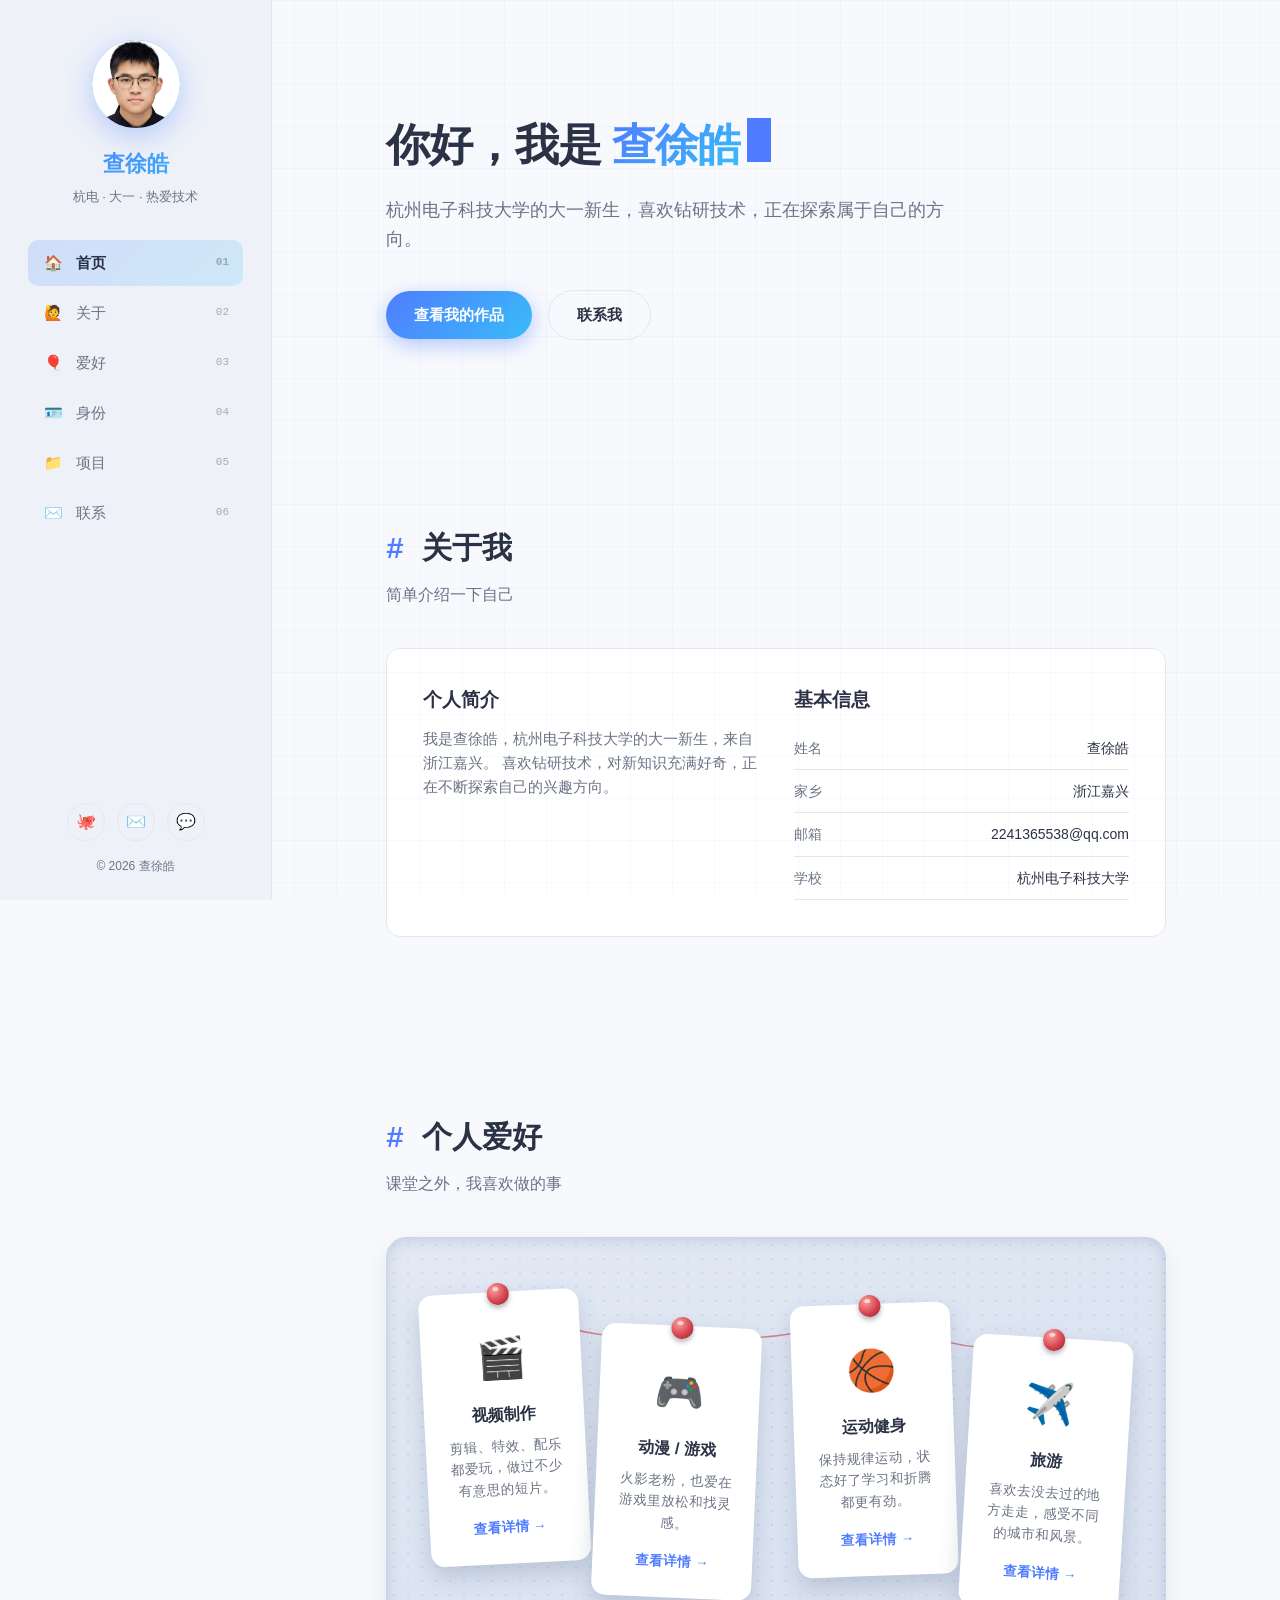
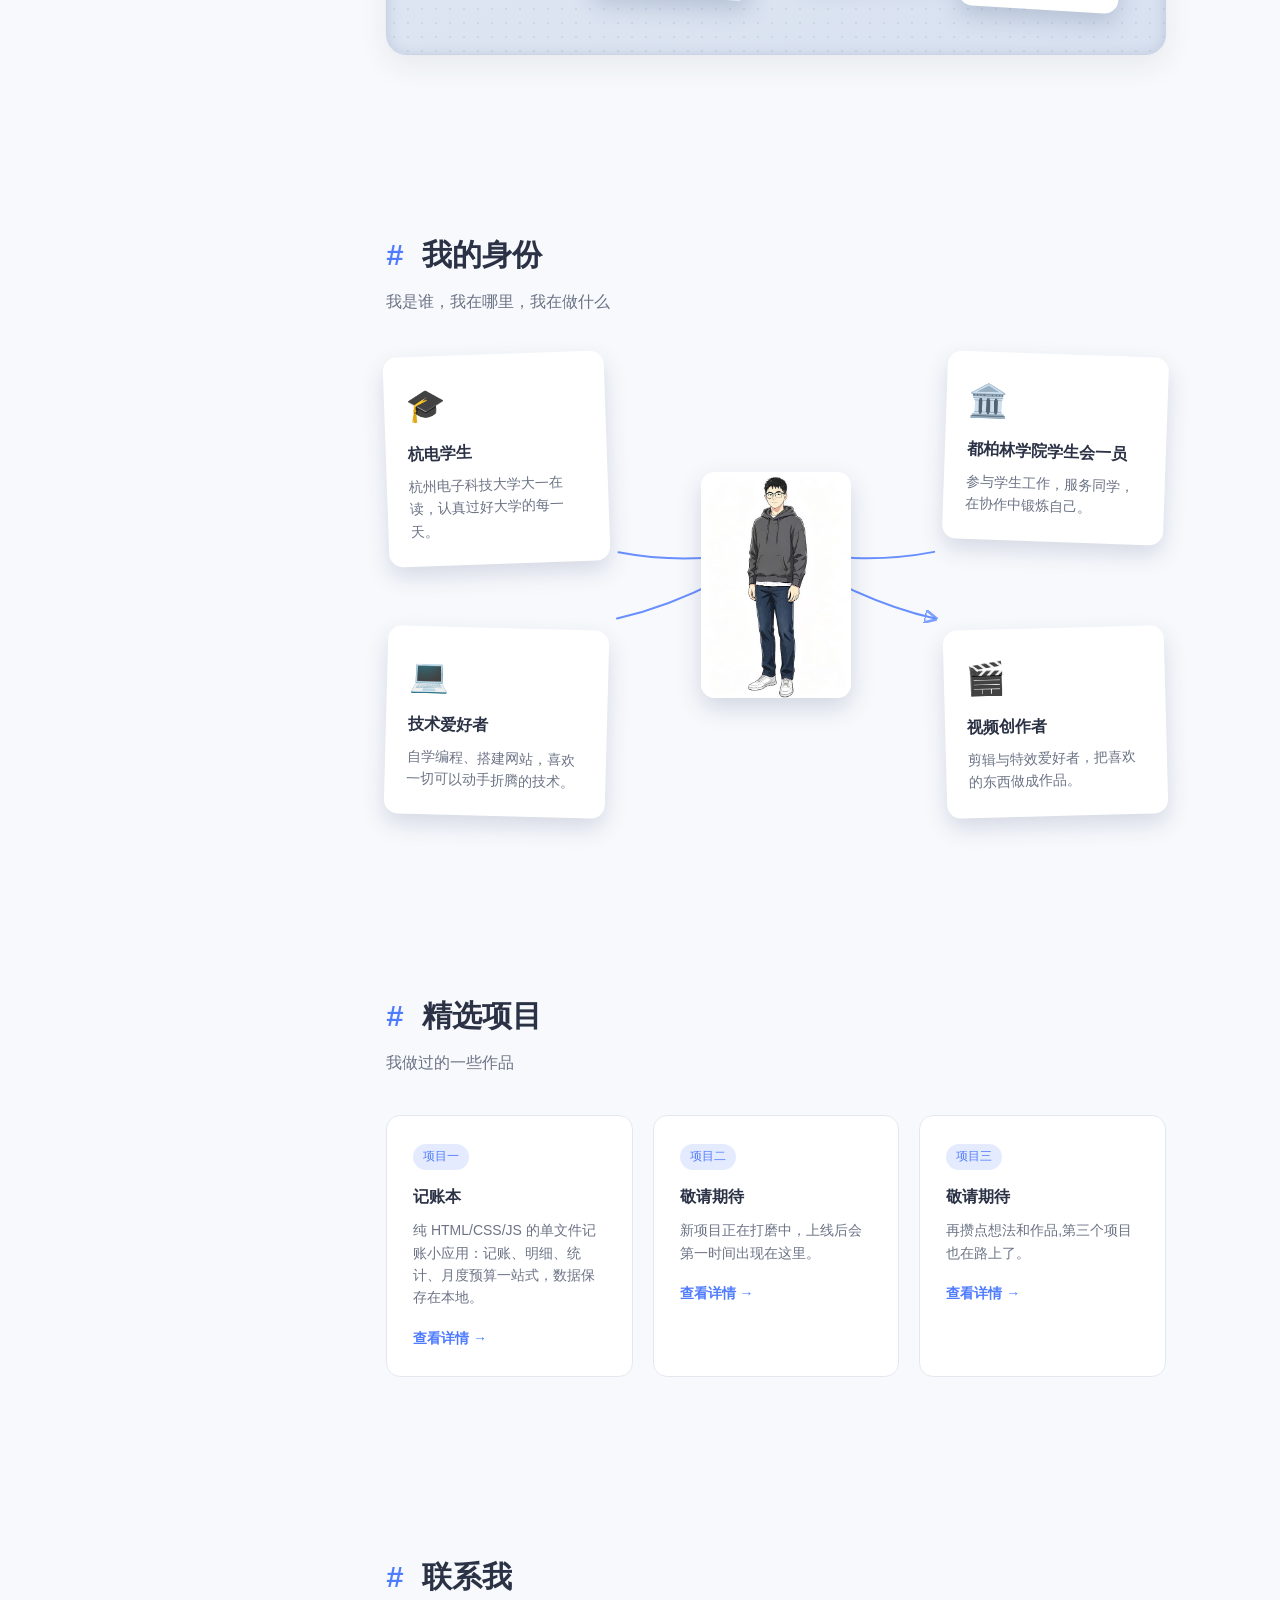
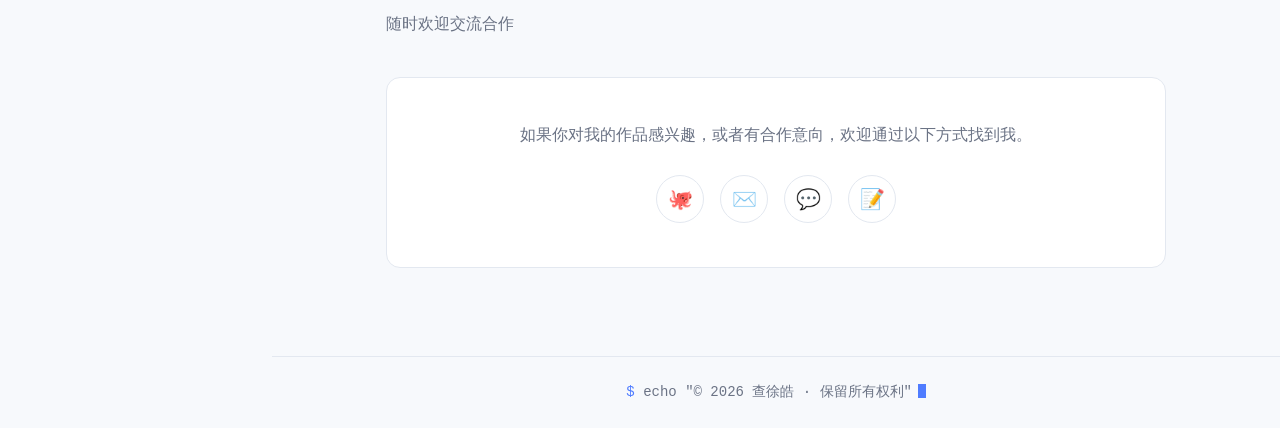
==== index.html @ 88aa5d05 "style: 身份区红线改为蓝色箭头,从小人指向四张身份卡" ====
<!DOCTYPE html>
<html lang="zh-CN">
<head>
  <meta charset="UTF-8" />
  <meta name="viewport" content="width=device-width, initial-scale=1.0" />
  <meta name="description" content="查徐皓 —— 杭州电子科技大学大一新生，热爱技术、正在探索方向的个人主页。" />
  <meta name="theme-color" content="#f7f9fc" />
  <meta property="og:title" content="查徐皓的个人主页" />
  <meta property="og:description" content="你好，我是查徐皓，一名热爱技术的杭电新生。" />
  <meta property="og:type" content="website" />
  <title>查徐皓的个人主页</title>
  <style>
    :root {
      --bg: #f7f9fc;
      --bg-soft: #eef2f8;
      --card: #ffffff;
      --text: #2b3245;
      --text-muted: #6b7385;
      --accent: #4f7cff;
      --accent-2: #38bdf8;
      --border: #e3e8f0;
      --radius: 14px;
      --sidebar-w: 272px;
    }

    * { margin: 0; padding: 0; box-sizing: border-box; }

    html {
      scroll-behavior: smooth;
      scroll-padding-top: 32px;
    }

    body {
      font-family: "PingFang SC", "Microsoft YaHei", -apple-system, "Segoe UI", sans-serif;
      background: var(--bg);
      color: var(--text);
      line-height: 1.6;
      overflow-x: hidden;
    }

    a { color: inherit; text-decoration: none; }

    ::selection { background: rgba(79, 124, 255, 0.3); color: #fff; }

    /* 淡金色网格底纹 */
    body::before {
      content: "";
      position: fixed;
      inset: 0;
      background-image:
        linear-gradient(rgba(79, 124, 255, 0.04) 1px, transparent 1px),
        linear-gradient(90deg, rgba(79, 124, 255, 0.04) 1px, transparent 1px);
      background-size: 42px 42px;
      pointer-events: none;
      z-index: 0;
    }

    /* 顶部滚动进度条 */
    .progress {
      position: fixed;
      top: 0;
      left: 0;
      height: 3px;
      width: 0;
      background: linear-gradient(90deg, var(--accent), var(--accent-2));
      box-shadow: 0 0 10px rgba(79, 124, 255, 0.6);
      z-index: 200;
    }

    /* 终端闪烁光标 */
    .cursor {
      display: inline-block;
      width: 0.55em;
      height: 1em;
      margin-left: 6px;
      background: var(--accent);
      vertical-align: -2px;
      animation: blink 1s steps(1) infinite;
    }
    @keyframes blink { 50% { opacity: 0; } }

    /* ===== 左侧边栏 ===== */
    .sidebar {
      position: fixed;
      top: 0;
      left: 0;
      bottom: 0;
      width: var(--sidebar-w);
      background: var(--bg-soft);
      border-right: 1px solid var(--border);
      display: flex;
      flex-direction: column;
      padding: 40px 28px 24px;
      z-index: 100;
      transition: transform 0.3s ease;
    }
    .side-avatar {
      width: 88px;
      height: 88px;
      flex-shrink: 0;
      border-radius: 50%;
      margin: 0 auto 18px;
      background: linear-gradient(135deg, var(--accent), var(--accent-2));
      display: flex;
      align-items: center;
      justify-content: center;
      font-size: 34px;
      font-weight: 700;
      color: #fff;
      box-shadow: 0 8px 30px rgba(79, 124, 255, 0.35);
      animation: pulse 3s ease-in-out infinite;
      overflow: hidden;
    }
    .side-avatar img {
      width: 100%;
      height: 100%;
      object-fit: cover;
      object-position: 50% 18%;
    }
    @keyframes pulse {
      0%, 100% { box-shadow: 0 8px 30px rgba(79, 124, 255, 0.35); }
      50% { box-shadow: 0 8px 44px rgba(79, 124, 255, 0.6); }
    }
    .side-name {
      text-align: center;
      font-size: 22px;
      font-weight: 800;
      background: linear-gradient(135deg, var(--accent), var(--accent-2));
      -webkit-background-clip: text;
      background-clip: text;
      -webkit-text-fill-color: transparent;
    }
    .side-role {
      text-align: center;
      color: var(--text-muted);
      font-size: 13px;
      margin: 6px 0 32px;
    }
    .side-nav { display: flex; flex-direction: column; gap: 4px; }
    .side-nav a {
      display: flex;
      align-items: center;
      gap: 12px;
      padding: 11px 14px;
      border-radius: 10px;
      color: var(--text-muted);
      font-size: 15px;
      transition: color 0.2s, background 0.2s;
    }
    .side-nav a .ico { width: 22px; text-align: center; }
    .side-nav a::after {
      content: attr(data-num);
      margin-left: auto;
      font-family: Consolas, "Courier New", monospace;
      font-size: 11px;
      color: var(--text-muted);
      opacity: 0.55;
    }
    .side-nav a:hover { color: var(--text); background: rgba(79, 124, 255, 0.08); }
    .side-nav a.active {
      color: var(--text);
      background: linear-gradient(135deg, rgba(79, 124, 255, 0.18), rgba(56, 189, 248, 0.18));
      font-weight: 600;
    }
    .side-socials {
      margin-top: auto;
      display: flex;
      justify-content: center;
      gap: 12px;
      padding-top: 24px;
    }
    .side-socials a {
      width: 38px;
      height: 38px;
      border-radius: 50%;
      border: 1px solid var(--border);
      display: flex;
      align-items: center;
      justify-content: center;
      font-size: 16px;
      transition: border-color 0.2s, transform 0.2s;
    }
    .side-socials a:hover { border-color: var(--accent); transform: translateY(-2px); }
    .side-copy {
      text-align: center;
      color: var(--text-muted);
      font-size: 12px;
      margin-top: 16px;
    }

    /* ===== 移动端顶栏与抽屉 ===== */
    .mobile-bar {
      display: none;
      position: fixed;
      top: 0;
      left: 0;
      right: 0;
      height: 56px;
      z-index: 110;
      background: rgba(247, 249, 252, 0.85);
      backdrop-filter: blur(12px);
      border-bottom: 1px solid var(--border);
      align-items: center;
      justify-content: space-between;
      padding: 0 16px;
    }
    .mobile-bar .m-name {
      font-size: 17px;
      font-weight: 700;
      background: linear-gradient(135deg, var(--accent), var(--accent-2));
      -webkit-background-clip: text;
      background-clip: text;
      -webkit-text-fill-color: transparent;
    }
    .nav-toggle {
      background: none;
      border: none;
      cursor: pointer;
      padding: 8px;
      display: flex;
      flex-direction: column;
      gap: 5px;
    }
    .nav-toggle span {
      display: block;
      width: 24px;
      height: 2px;
      border-radius: 2px;
      background: var(--text);
      transition: transform 0.25s, opacity 0.25s;
    }
    .nav-toggle.active span:nth-child(1) { transform: translateY(7px) rotate(45deg); }
    .nav-toggle.active span:nth-child(2) { opacity: 0; }
    .nav-toggle.active span:nth-child(3) { transform: translateY(-7px) rotate(-45deg); }
    .backdrop {
      display: none;
      position: fixed;
      inset: 0;
      background: rgba(0, 0, 0, 0.5);
      z-index: 99;
      opacity: 0;
      transition: opacity 0.3s;
      pointer-events: none;
    }
    .backdrop.show { opacity: 1; pointer-events: auto; }

    /* ===== 右侧内容区 ===== */
    .main { margin-left: var(--sidebar-w); }
    .container { max-width: 860px; margin: 0 auto; padding: 0 40px; }

    section { padding: 88px 0; }

    /* ===== 首页 Hero ===== */
    .hero { padding: 110px 0 96px; }
    .hero h1 {
      font-size: 44px;
      font-weight: 800;
      letter-spacing: -1px;
      margin-bottom: 16px;
    }
    .hero h1 .highlight {
      background: linear-gradient(135deg, var(--accent), var(--accent-2));
      -webkit-background-clip: text;
      background-clip: text;
      -webkit-text-fill-color: transparent;
    }
    .hero p {
      color: var(--text-muted);
      font-size: 18px;
      max-width: 560px;
      margin: 0 0 36px;
    }
    .btn {
      display: inline-block;
      padding: 12px 28px;
      border-radius: 999px;
      font-size: 15px;
      font-weight: 600;
      cursor: pointer;
      transition: transform 0.2s, box-shadow 0.2s, border-color 0.2s;
    }
    .btn-primary {
      background: linear-gradient(135deg, var(--accent), var(--accent-2));
      color: #fff;
      box-shadow: 0 6px 20px rgba(79, 124, 255, 0.4);
    }
    .btn-primary:hover { transform: translateY(-2px); }
    .btn-ghost {
      border: 1px solid var(--border);
      color: var(--text);
      margin-left: 12px;
    }
    .btn-ghost:hover { border-color: var(--accent); }

    /* ===== 通用区块标题 ===== */
    .section-title { font-size: 30px; font-weight: 700; margin-bottom: 8px; }
    .section-title::before {
      content: "# ";
      color: var(--accent);
      font-family: Consolas, "Courier New", monospace;
    }
    .section-sub { color: var(--text-muted); margin-bottom: 40px; }

    /* ===== 关于 ===== */
    .about-card {
      background: var(--card);
      border: 1px solid var(--border);
      border-radius: var(--radius);
      padding: 36px;
      display: grid;
      grid-template-columns: 1fr 1fr;
      gap: 36px;
    }
    .about-card h3 { margin-bottom: 12px; }
    .about-card p { color: var(--text-muted); font-size: 15px; }
    .info-list { list-style: none; }
    .info-list li {
      display: flex;
      justify-content: space-between;
      padding: 10px 0;
      border-bottom: 1px solid var(--border);
      font-size: 14px;
    }
    .info-list li span:first-child { color: var(--text-muted); }

    /* ===== 爱好 · 毛毡板 ===== */
    .felt-board {
      position: relative;
      border-radius: 20px;
      padding: 54px 30px 44px;
      background:
        radial-gradient(rgba(120, 140, 180, 0.16) 1.2px, transparent 1.2px) 0 0 / 14px 14px,
        linear-gradient(160deg, #e2e9f4, #d8e1f0);
      border: 1px solid #c9d4e6;
      box-shadow: inset 0 2px 14px rgba(90, 110, 150, 0.22), 0 10px 30px rgba(43, 50, 69, 0.08);
    }
    .felt-thread { position: absolute; inset: 0; width: 100%; height: 100%; pointer-events: none; z-index: 1; }
    .felt-thread path { fill: none; stroke: #d0606a; stroke-width: 1.6; stroke-linecap: round; opacity: 0.75; }
    .hobbies-grid {
      position: relative;
      z-index: 1;
      display: grid;
      grid-template-columns: repeat(4, 1fr);
      gap: 30px 26px;
    }
    .hobby-card { position: relative; cursor: pointer; }
    .hobby-card:nth-child(2) { margin-top: 34px; }
    .hobby-card:nth-child(3) { margin-top: 12px; }
    .hobby-card:nth-child(4) { margin-top: 46px; }
    .sticker {
      position: relative;
      background: #fff;
      border-radius: 14px;
      padding: 34px 22px 24px;
      text-align: center;
      transform: rotate(var(--tilt, 0deg));
      transform-origin: 50% -12px;
      box-shadow: 0 10px 22px rgba(60, 80, 120, 0.22);
      transition: box-shadow 0.25s;
    }
    .hobby-card:hover .sticker { box-shadow: 0 14px 28px rgba(60, 80, 120, 0.3); animation: swing 1.1s ease; }
    .pin {
      position: absolute;
      top: -9px;
      left: 50%;
      margin-left: -11px;
      width: 22px;
      height: 22px;
      border-radius: 50%;
      background: radial-gradient(circle at 34% 30%, #ff9d9d, #d64550 55%, #8e1f2b);
      box-shadow: 0 3px 5px rgba(43, 50, 69, 0.35);
      z-index: 2;
    }
    .pin::after {
      content: "";
      position: absolute;
      top: 4px;
      left: 6px;
      width: 6px;
      height: 4px;
      border-radius: 50%;
      background: rgba(255, 255, 255, 0.65);
    }
    @keyframes swing {
      0% { transform: rotate(var(--tilt, 0deg)); }
      30% { transform: rotate(calc(var(--tilt, 0deg) + 2.5deg)); }
      60% { transform: rotate(calc(var(--tilt, 0deg) - 1.8deg)); }
      100% { transform: rotate(var(--tilt, 0deg)); }
    }
    .sticker .icon { font-size: 40px; margin-bottom: 12px; }
    .sticker h4 { margin-bottom: 8px; }
    .sticker p { color: var(--text-muted); font-size: 13.5px; margin-bottom: 14px; }
    .sticker .link { color: var(--accent); font-size: 13.5px; font-weight: 600; }
    /* 拉伸链接:点击贴纸任意位置都跳转爱好详情页 */
    .sticker .link::after { content: ""; position: absolute; inset: 0; }

    @media (max-width: 1100px) {
      .hobbies-grid { grid-template-columns: repeat(2, 1fr); }
      .hobby-card:nth-child(3) { margin-top: 0; }
      .hobby-card:nth-child(4) { margin-top: 34px; }
    }
    @media (max-width: 560px) {
      .felt-board { padding: 44px 14px 30px; }
    }

    /* ===== 身份 · 小人牵线 ===== */
    .identity-stage { position: relative; }
    .id-threads { position: absolute; inset: 0; width: 100%; height: 100%; pointer-events: none; }
    .id-threads path { fill: none; stroke: var(--accent); stroke-width: 2; stroke-linecap: round; opacity: 0.85; marker-end: url(#id-arrow); }
    .ids-grid {
      position: relative;
      z-index: 1;
      display: grid;
      grid-template-columns: 1fr 210px 1fr;
      grid-template-rows: auto auto;
      gap: 64px;
      align-items: start;
    }
    .identity-card {
      position: relative;
      background: #fff;
      border-radius: 14px;
      padding: 24px 22px;
      box-shadow: 0 10px 22px rgba(60, 80, 120, 0.18);
      transform: rotate(var(--tilt, 0deg));
      transition: transform 0.25s, box-shadow 0.25s;
    }
    .identity-card:hover { box-shadow: 0 14px 28px rgba(60, 80, 120, 0.26); transform: rotate(var(--tilt, 0deg)) translateY(-3px); }
    .identity-card .icon { font-size: 32px; margin-bottom: 10px; }
    .identity-card h4 { margin-bottom: 8px; }
    .identity-card p { color: var(--text-muted); font-size: 14px; }
    .identity-card:nth-child(1) { grid-column: 1; grid-row: 1; }
    .identity-card:nth-child(2) { grid-column: 3; grid-row: 1; }
    .identity-card:nth-child(3) { grid-column: 1; grid-row: 2; align-self: end; }
    .identity-card:nth-child(4) { grid-column: 3; grid-row: 2; align-self: end; }
    .id-figure { grid-column: 2; grid-row: 1 / 3; justify-self: center; align-self: center; z-index: 2; }
    .fig-img {
      display: block;
      width: 150px;
      border-radius: 14px;
      box-shadow: 0 10px 24px rgba(60, 80, 120, 0.2);
    }

    @media (max-width: 960px) {
      .ids-grid { display: flex; flex-direction: column; gap: 26px; }
      .id-figure { order: -1; margin-bottom: 8px; }
    }

    /* ===== 项目 ===== */
    .projects-grid {
      display: grid;
      grid-template-columns: repeat(auto-fit, minmax(240px, 1fr));
      gap: 20px;
    }
    .project-card {
      position: relative;
      background: var(--card);
      border: 1px solid var(--border);
      border-radius: var(--radius);
      padding: 26px;
      transition: transform 0.2s, border-color 0.2s;
      cursor: pointer;
      overflow: hidden;
    }
    /* 悬停时的金色流光 */
    .project-card::before {
      content: "";
      position: absolute;
      inset: 0;
      background: linear-gradient(120deg, transparent 40%, rgba(79, 124, 255, 0.1) 50%, transparent 60%);
      transform: translateX(-100%);
      transition: transform 0.7s ease;
      pointer-events: none;
    }
    .project-card:hover::before { transform: translateX(100%); }
    .project-card:hover { transform: translateY(-4px); border-color: var(--accent); }
    .project-card .tag {
      display: inline-block;
      font-size: 12px;
      padding: 3px 10px;
      border-radius: 999px;
      background: rgba(79, 124, 255, 0.15);
      color: var(--accent);
      margin-bottom: 14px;
    }
    .project-card h4 { margin-bottom: 10px; }
    .project-card p { color: var(--text-muted); font-size: 14px; margin-bottom: 16px; }
    .project-card .link { color: var(--accent); font-size: 14px; font-weight: 600; }
    /* 拉伸链接:点击卡片任意位置都跳转详情页 */
    .project-card .link::after { content: ""; position: absolute; inset: 0; }

    /* ===== 联系 ===== */
    .contact-card {
      background: var(--card);
      border: 1px solid var(--border);
      border-radius: var(--radius);
      padding: 44px;
      text-align: center;
    }
    .contact-card p { color: var(--text-muted); margin-bottom: 28px; }
    .socials { display: flex; justify-content: center; gap: 16px; }
    .socials a {
      width: 48px;
      height: 48px;
      border-radius: 50%;
      border: 1px solid var(--border);
      display: flex;
      align-items: center;
      justify-content: center;
      font-size: 20px;
      transition: border-color 0.2s, transform 0.2s;
    }
    .socials a:hover { border-color: var(--accent); transform: translateY(-3px); }

    footer {
      border-top: 1px solid var(--border);
      padding: 24px 0;
      text-align: center;
      color: var(--text-muted);
      font-size: 14px;
      font-family: Consolas, "Courier New", monospace;
    }
    footer .dollar { color: var(--accent); }

    /* ===== 轻提示 Toast ===== */
    .toast {
      position: fixed;
      left: 50%;
      bottom: 32px;
      transform: translateX(-50%) translateY(20px);
      background: var(--card);
      border: 1px solid var(--accent);
      color: var(--text);
      padding: 10px 20px;
      border-radius: 999px;
      font-size: 14px;
      opacity: 0;
      pointer-events: none;
      transition: opacity 0.25s, transform 0.25s;
      z-index: 200;
    }
    .toast.show { opacity: 1; transform: translateX(-50%) translateY(0); }

    /* ===== 滚动入场动画（由 JS 添加 .reveal） ===== */
    .reveal {
      opacity: 0;
      transform: translateY(24px);
      transition: opacity 0.6s ease, transform 0.6s ease;
    }
    .reveal.visible { opacity: 1; transform: none; }

    /* ===== 响应式：边栏收起为抽屉 ===== */
    @media (max-width: 960px) {
      .mobile-bar { display: flex; }
      .sidebar { transform: translateX(-100%); padding-top: 72px; }
      .sidebar.open { transform: none; box-shadow: 20px 0 60px rgba(0, 0, 0, 0.5); }
      .backdrop { display: block; }
      .main { margin-left: 0; padding-top: 56px; }
      .container { padding: 0 20px; }
      .hero { padding: 64px 0 72px; }
      .hero h1 { font-size: 32px; }
      section { padding: 64px 0; }
      .about-card { grid-template-columns: 1fr; }
    }

    /* 用户偏好减少动效时：关闭所有动画 */
    @media (prefers-reduced-motion: reduce) {
      html { scroll-behavior: auto; }
      *, *::before, *::after { transition: none !important; }
      .reveal { opacity: 1; transform: none; }
      .hobby-card:hover .sticker { animation: none; }
    }
  </style>
</head>
<body>

  <div class="progress" id="progress"></div>

  <!-- 移动端顶栏 -->
  <div class="mobile-bar">
    <button class="nav-toggle" aria-label="打开菜单" aria-expanded="false" aria-controls="sidebar">
      <span></span><span></span><span></span>
    </button>
    <span class="m-name">查徐皓</span>
  </div>
  <div class="backdrop" id="backdrop"></div>

  <!-- 左侧边栏 -->
  <aside class="sidebar" id="sidebar">
    <div class="side-avatar"><img src="assets/media/hero-photo.jpg" alt="查徐皓照片"></div>
    <div class="side-name">查徐皓</div>
    <div class="side-role">杭电 · 大一 · 热爱技术</div>
    <nav class="side-nav" aria-label="主导航">
      <a href="#home" data-spy="home" data-num="01"><span class="ico">🏠</span>首页</a>
      <a href="#about" data-spy="about" data-num="02"><span class="ico">🙋</span>关于</a>
      <a href="#hobbies" data-spy="hobbies" data-num="03"><span class="ico">🎈</span>爱好</a>
      <a href="#identity" data-spy="identity" data-num="04"><span class="ico">🪪</span>身份</a>
      <a href="#projects" data-spy="projects" data-num="05"><span class="ico">📁</span>项目</a>
      <a href="#contact" data-spy="contact" data-num="06"><span class="ico">✉️</span>联系</a>
    </nav>
    <div class="side-socials">
      <a href="https://github.com/charle08-dz" target="_blank" rel="noopener" title="GitHub" aria-label="GitHub">🐙</a>
      <a href="mailto:2241365538@qq.com" title="邮箱" aria-label="邮箱">✉️</a>
      <a href="#" title="微信号 charle080211（点击复制）" aria-label="微信" class="copy-wechat">💬</a>
    </div>
    <div class="side-copy">© 2026 查徐皓</div>
  </aside>

  <!-- 右侧内容区 -->
  <div class="main">

    <!-- 首页 -->
    <section class="hero" id="home">
      <div class="container">
        <h1>你好，我是 <span class="highlight">查徐皓</span><span class="cursor" aria-hidden="true"></span></h1>
        <p id="typed" data-text="杭州电子科技大学的大一新生，喜欢钻研技术，正在探索属于自己的方向。">杭州电子科技大学的大一新生，喜欢钻研技术，正在探索属于自己的方向。</p>
        <div>
          <a href="#projects" class="btn btn-primary">查看我的作品</a>
          <a href="#contact" class="btn btn-ghost">联系我</a>
        </div>
      </div>
    </section>

    <!-- 关于 -->
    <section id="about">
      <div class="container">
        <h2 class="section-title">关于我</h2>
        <p class="section-sub">简单介绍一下自己</p>
        <div class="about-card">
          <div>
            <h3>个人简介</h3>
            <p>
              我是查徐皓，杭州电子科技大学的大一新生，来自浙江嘉兴。
              喜欢钻研技术，对新知识充满好奇，正在不断探索自己的兴趣方向。
            </p>
          </div>
          <div>
            <h3>基本信息</h3>
            <ul class="info-list">
              <li><span>姓名</span><span>查徐皓</span></li>
              <li><span>家乡</span><span>浙江嘉兴</span></li>
              <li><span>邮箱</span><span>2241365538@qq.com</span></li>
              <li><span>学校</span><span>杭州电子科技大学</span></li>
            </ul>
          </div>
        </div>
      </div>
    </section>

    <!-- 爱好 -->
    <section id="hobbies">
      <div class="container">
        <h2 class="section-title">个人爱好</h2>
        <p class="section-sub">课堂之外，我喜欢做的事</p>
        <div class="felt-board">
          <svg class="felt-thread" aria-hidden="true"><path id="thread-path" d=""></path></svg>
          <div class="hobbies-grid">
            <div class="hobby-card">
              <div class="sticker" style="--tilt:-3deg">
                <div class="pin" aria-hidden="true"></div>
                <div class="icon">🎬</div>
                <h4>视频制作</h4>
                <p>剪辑、特效、配乐都爱玩，做过不少有意思的短片。</p>
                <a class="link" href="hobbies/hobby-2.html">查看详情 →</a>
              </div>
            </div>
            <div class="hobby-card">
              <div class="sticker" style="--tilt:2.5deg">
                <div class="pin" aria-hidden="true"></div>
                <div class="icon">🎮</div>
                <h4>动漫 / 游戏</h4>
                <p>火影老粉，也爱在游戏里放松和找灵感。</p>
                <a class="link" href="hobbies/hobby-3.html">查看详情 →</a>
              </div>
            </div>
            <div class="hobby-card">
              <div class="sticker" style="--tilt:-2deg">
                <div class="pin" aria-hidden="true"></div>
                <div class="icon">🏀</div>
                <h4>运动健身</h4>
                <p>保持规律运动，状态好了学习和折腾都更有劲。</p>
                <a class="link" href="hobbies/hobby-4.html">查看详情 →</a>
              </div>
            </div>
            <div class="hobby-card">
              <div class="sticker" style="--tilt:3.5deg">
                <div class="pin" aria-hidden="true"></div>
                <div class="icon">✈️</div>
                <h4>旅游</h4>
                <p>喜欢去没去过的地方走走，感受不同的城市和风景。</p>
                <a class="link" href="hobbies/hobby-5.html">查看详情 →</a>
              </div>
            </div>
          </div>
        </div>
      </div>
    </section>

    <!-- 身份 -->
    <section id="identity">
      <div class="container">
        <h2 class="section-title">我的身份</h2>
        <p class="section-sub">我是谁，我在哪里，我在做什么</p>
        <div class="identity-stage">
          <svg class="id-threads" aria-hidden="true">
            <defs>
              <marker id="id-arrow" viewBox="0 0 10 10" refX="8" refY="5" markerWidth="6.5" markerHeight="6.5" orient="auto-start-reverse">
                <path d="M0 0 L10 5 L0 10 z" fill="#4f7cff" />
              </marker>
            </defs>
            <path id="id-thread-path" d=""></path>
          </svg>
          <div class="ids-grid">
            <div class="identity-card" style="--tilt:-2deg">
              <div class="icon">🎓</div>
              <h4>杭电学生</h4>
              <p>杭州电子科技大学大一在读，认真过好大学的每一天。</p>
            </div>
            <div class="identity-card" style="--tilt:2deg">
              <div class="icon">🏛️</div>
              <h4>都柏林学院学生会一员</h4>
              <p>参与学生工作，服务同学，在协作中锻炼自己。</p>
            </div>
            <div class="identity-card" style="--tilt:1.5deg">
              <div class="icon">💻</div>
              <h4>技术爱好者</h4>
              <p>自学编程、搭建网站，喜欢一切可以动手折腾的技术。</p>
            </div>
            <div class="identity-card" style="--tilt:-1.5deg">
              <div class="icon">🎬</div>
              <h4>视频创作者</h4>
              <p>剪辑与特效爱好者，把喜欢的东西做成作品。</p>
            </div>
            <div class="id-figure">
              <img class="fig-img" src="assets/media/q-figure.jpg" alt="查徐皓的Q版形象">
            </div>
          </div>
        </div>
      </div>
    </section>

    <!-- 项目 -->
    <section id="projects">
      <div class="container">
        <h2 class="section-title">精选项目</h2>
        <p class="section-sub">我做过的一些作品</p>
        <div class="projects-grid">
          <div class="project-card">
            <span class="tag">项目一</span>
            <h4>记账本</h4>
            <p>纯 HTML/CSS/JS 的单文件记账小应用：记账、明细、统计、月度预算一站式，数据保存在本地。</p>
            <a class="link" href="projects/project-1.html">查看详情 →</a>
          </div>
          <div class="project-card">
            <span class="tag">项目二</span>
            <h4>敬请期待</h4>
            <p>新项目正在打磨中，上线后会第一时间出现在这里。</p>
            <a class="link" href="projects/project-2.html">查看详情 →</a>
          </div>
          <div class="project-card">
            <span class="tag">项目三</span>
            <h4>敬请期待</h4>
            <p>再攒点想法和作品,第三个项目也在路上了。</p>
            <a class="link" href="projects/project-3.html">查看详情 →</a>
          </div>
        </div>
      </div>
    </section>

    <!-- 联系 -->
    <section id="contact">
      <div class="container">
        <h2 class="section-title">联系我</h2>
        <p class="section-sub">随时欢迎交流合作</p>
        <div class="contact-card">
          <p>如果你对我的作品感兴趣，或者有合作意向，欢迎通过以下方式找到我。</p>
          <div class="socials">
            <a href="https://github.com/charle08-dz" target="_blank" rel="noopener" title="GitHub" aria-label="GitHub">🐙</a>
            <a href="mailto:2241365538@qq.com" title="邮箱" aria-label="邮箱">✉️</a>
            <a href="#" title="微信号 charle080211（点击复制）" aria-label="微信" class="copy-wechat">💬</a>
            <a href="#" title="博客" aria-label="博客">📝</a>
          </div>
        </div>
      </div>
    </section>

    <footer>
      <div class="container"><span class="dollar">$</span> echo "© 2026 查徐皓 · 保留所有权利"<span class="cursor" aria-hidden="true"></span></div>
    </footer>

  </div>

  <div class="toast" id="toast" role="status"></div>

  <script>
    (function () {
      const reduceMotion = window.matchMedia('(prefers-reduced-motion: reduce)').matches;

      // 顶部滚动进度条
      const progress = document.getElementById('progress');
      function onProgress() {
        const doc = document.documentElement;
        const max = doc.scrollHeight - innerHeight;
        progress.style.width = (max > 0 ? scrollY / max * 100 : 0) + '%';
      }
      window.addEventListener('scroll', onProgress, { passive: true });
      window.addEventListener('resize', onProgress);
      onProgress();

      // Hero 打字机效果(减少动效时直接显示全文)
      const typed = document.getElementById('typed');
      if (typed && !reduceMotion) {
        const full = typed.dataset.text;
        typed.textContent = '';
        let i = 0;
        (function type() {
          if (i <= full.length) {
            typed.textContent = full.slice(0, i++);
            setTimeout(type, 40);
          }
        })();
      }

      // 滚动入场动画（渐进增强：无 JS 或减少动效时内容保持可见）
      // 注:.identity-card 不在列表内 —— 它的 transform 用于保持倾斜角,不能被 reveal 覆盖
      const revealEls = document.querySelectorAll('.hobby-card, .project-card, .about-card, .contact-card');
      if ('IntersectionObserver' in window && !reduceMotion) {
        revealEls.forEach(el => el.classList.add('reveal'));
        const revealObserver = new IntersectionObserver((entries) => {
          entries.forEach(entry => {
            if (entry.isIntersecting) {
              entry.target.classList.add('visible');
              revealObserver.unobserve(entry.target);
            }
          });
        }, { threshold: 0.12 });
        revealEls.forEach(el => revealObserver.observe(el));
      }

      // 毛毡板:用线把各贴纸的图钉串起来(仅同一行时绘制)
      const board = document.querySelector('.felt-board');
      const threadPath = document.getElementById('thread-path');
      function drawThread() {
        if (!board || !threadPath) return;
        const svg = threadPath.ownerSVGElement;
        const br = board.getBoundingClientRect();
        svg.setAttribute('viewBox', `0 0 ${br.width} ${br.height}`);
        const pins = [...board.querySelectorAll('.pin')].map(p => {
          const r = p.getBoundingClientRect();
          return { x: r.left - br.left + r.width / 2, y: r.top - br.top + r.height / 2 };
        });
        if (pins.length < 2 || pins.some(q => Math.abs(q.y - pins[0].y) > 120)) {
          threadPath.setAttribute('d', '');
          return;
        }
        let d = `M ${pins[0].x} ${pins[0].y}`;
        for (let i = 1; i < pins.length; i++) {
          const a = pins[i - 1];
          const b = pins[i];
          d += ` Q ${(a.x + b.x) / 2} ${Math.max(a.y, b.y) + 26} ${b.x} ${b.y}`;
        }
        threadPath.setAttribute('d', d);
      }
      window.addEventListener('resize', drawThread);
      window.addEventListener('load', drawThread);
      drawThread();

      // 身份区:从小人胸口画箭头指向四张身份卡(仅桌面网格布局时)
      const idStage = document.querySelector('.identity-stage');
      const idPath = document.getElementById('id-thread-path');
      function drawIdThreads() {
        if (!idStage || !idPath) return;
        const svg = idPath.ownerSVGElement;
        const sr = idStage.getBoundingClientRect();
        svg.setAttribute('viewBox', `0 0 ${sr.width} ${sr.height}`);
        const grid = idStage.querySelector('.ids-grid');
        const fig = idStage.querySelector('.id-figure');
        if (getComputedStyle(grid).display !== 'grid' || !fig) {
          idPath.setAttribute('d', '');
          return;
        }
        const fr = fig.getBoundingClientRect();
        const cx = fr.left - sr.left + fr.width / 2;
        const cy = fr.top - sr.top + fr.height * 0.33;
        let d = '';
        idStage.querySelectorAll('.identity-card').forEach(card => {
          const r = card.getBoundingClientRect();
          const left = r.left - sr.left, right = r.right - sr.left;
          const top = r.top - sr.top, bottom = r.bottom - sr.top;
          // 目标点:卡片上离小人最近的边点,再向外让出 10px 给箭头
          let ex = Math.min(Math.max(cx, left), right);
          let ey = Math.min(Math.max(cy, top), bottom);
          const ccx = (left + right) / 2, ccy = (top + bottom) / 2;
          const dx = ex - ccx, dy = ey - ccy;
          const len = Math.hypot(dx, dy) || 1;
          ex += (dx / len) * 10;
          ey += (dy / len) * 10;
          d += ` M ${cx} ${cy} Q ${(cx + ex) / 2} ${(cy + ey) / 2 + 18} ${ex} ${ey}`;
        });
        idPath.setAttribute('d', d);
      }
      window.addEventListener('resize', drawIdThreads);
      window.addEventListener('load', drawIdThreads);
      drawIdThreads();

      // 移动端抽屉边栏
      const sidebar = document.getElementById('sidebar');
      const navToggle = document.querySelector('.nav-toggle');
      const backdrop = document.getElementById('backdrop');
      function closeDrawer() {
        sidebar.classList.remove('open');
        navToggle.classList.remove('active');
        backdrop.classList.remove('show');
        navToggle.setAttribute('aria-expanded', 'false');
      }
      if (navToggle && sidebar) {
        navToggle.addEventListener('click', () => {
          const open = sidebar.classList.toggle('open');
          navToggle.classList.toggle('active', open);
          backdrop.classList.toggle('show', open);
          navToggle.setAttribute('aria-expanded', String(open));
        });
        backdrop.addEventListener('click', closeDrawer);
      }

      // 滚动监听：高亮当前板块对应的边栏菜单项
      const spyLinks = document.querySelectorAll('.side-nav a[data-spy]');
      const spySections = [...spyLinks].map(a => document.getElementById(a.dataset.spy)).filter(Boolean);
      function onScrollSpy() {
        const pos = window.scrollY + window.innerHeight * 0.35;
        let current = spySections[0];
        spySections.forEach(sec => { if (sec.offsetTop <= pos) current = sec; });
        spyLinks.forEach(a => a.classList.toggle('active', a.dataset.spy === current.id));
      }
      window.addEventListener('scroll', onScrollSpy, { passive: true });
      window.addEventListener('resize', onScrollSpy);
      onScrollSpy();

      // 点击菜单后收起抽屉（移动端）
      spyLinks.forEach(link => link.addEventListener('click', closeDrawer));

      // 微信：点击图标复制微信号
      const toast = document.getElementById('toast');
      function showToast(msg) {
        if (!toast) return;
        toast.textContent = msg;
        toast.classList.add('show');
        clearTimeout(showToast.timer);
        showToast.timer = setTimeout(() => toast.classList.remove('show'), 2000);
      }
      function copyText(text, done) {
        if (navigator.clipboard && navigator.clipboard.writeText) {
          navigator.clipboard.writeText(text).then(done).catch(() => legacyCopy(text, done));
        } else {
          legacyCopy(text, done);
        }
      }
      function legacyCopy(text, done) {
        const ta = document.createElement('textarea');
        ta.value = text;
        ta.style.position = 'fixed';
        ta.style.opacity = '0';
        document.body.appendChild(ta);
        ta.select();
        try { document.execCommand('copy'); done(); } catch (e) {}
        document.body.removeChild(ta);
      }
      document.querySelectorAll('.copy-wechat').forEach(el => {
        el.addEventListener('click', (e) => {
          e.preventDefault();
          copyText('charle080211', () => showToast('微信号已复制：charle080211'));
        });
      });
    })();
  </script>
</body>
</html>
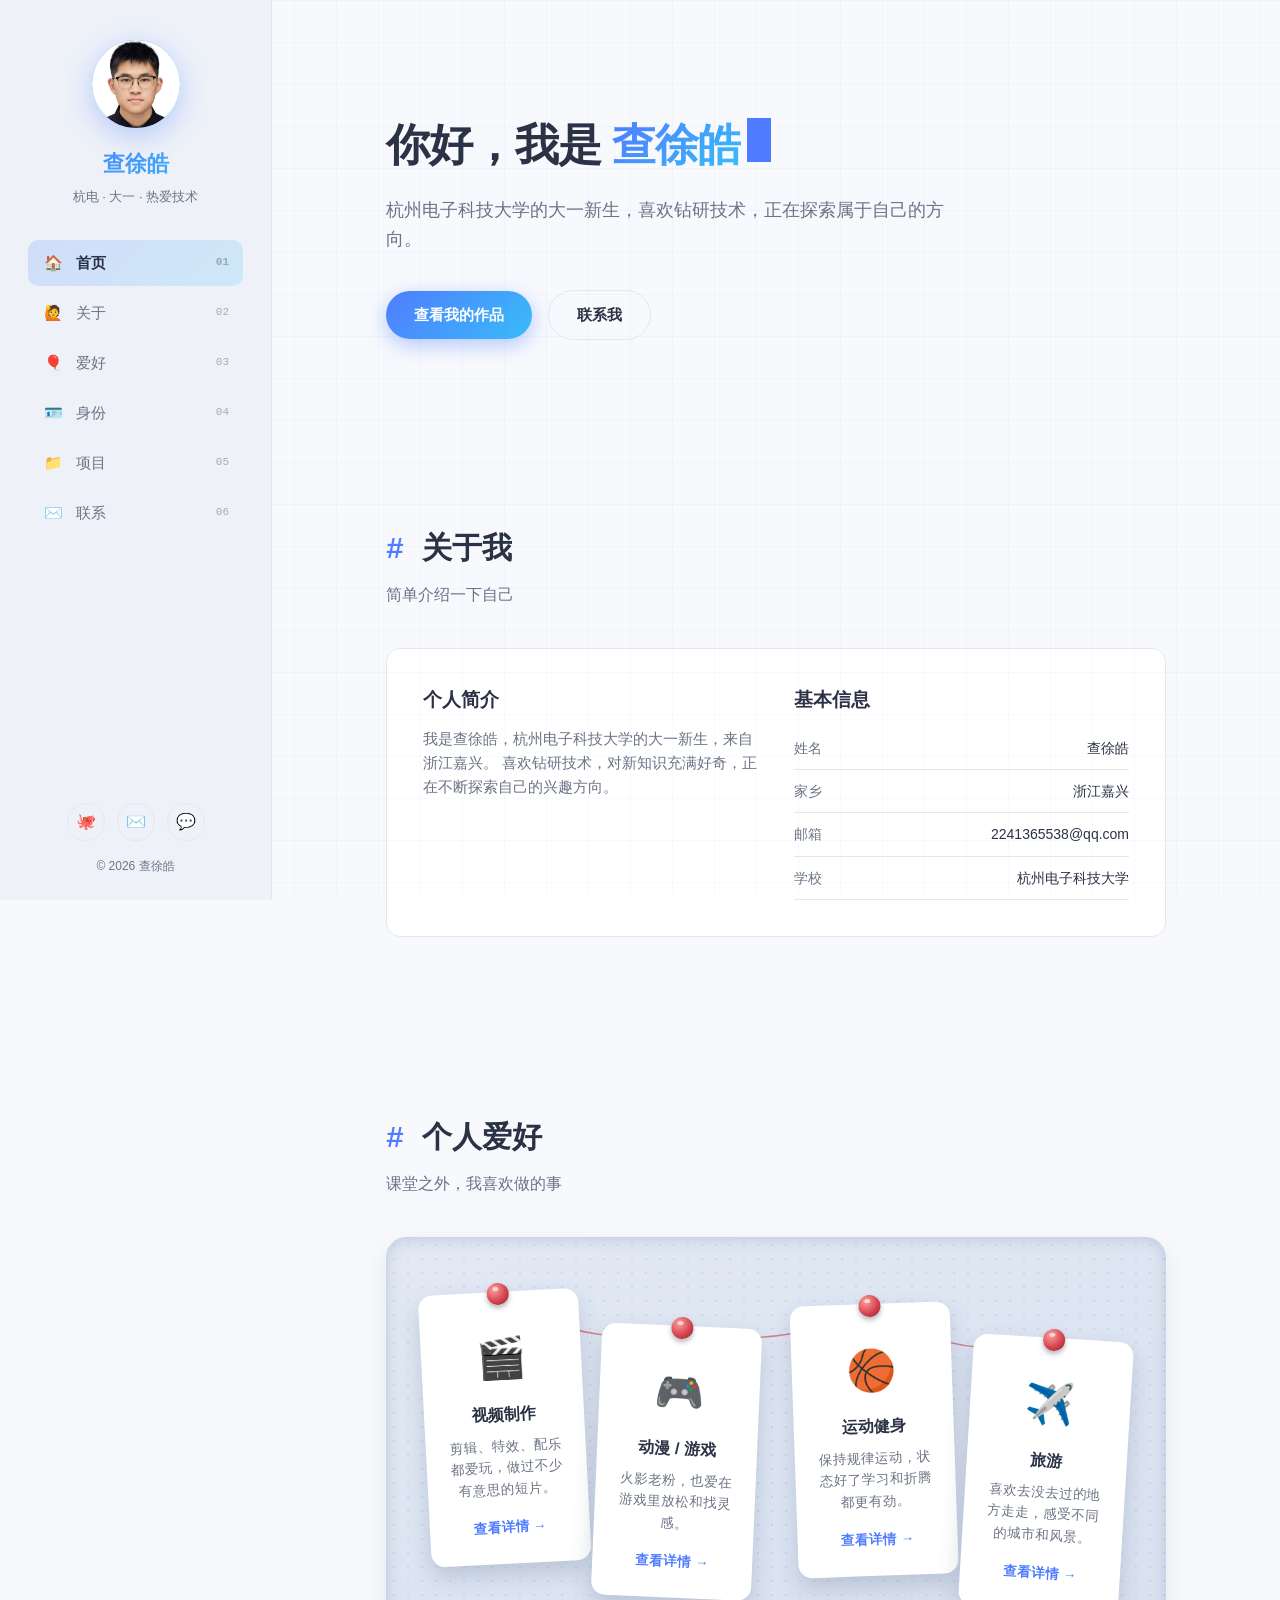
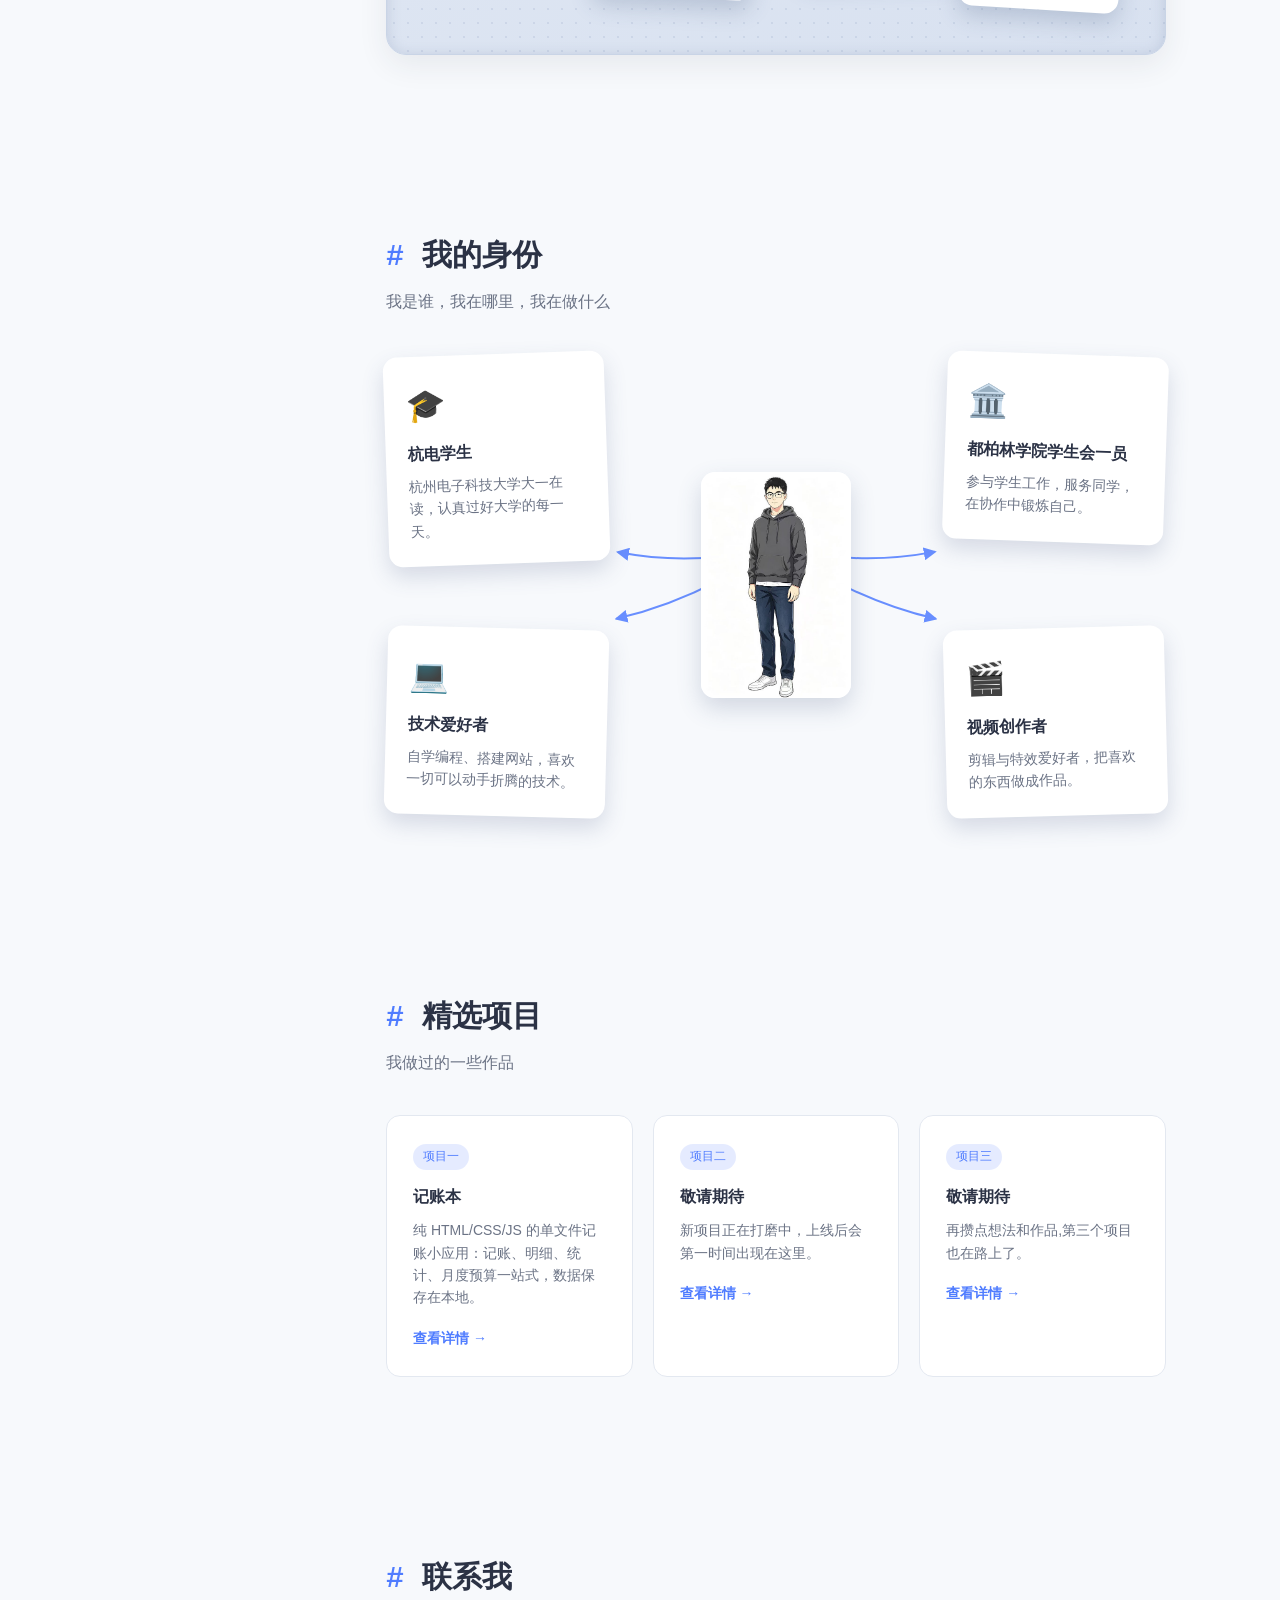
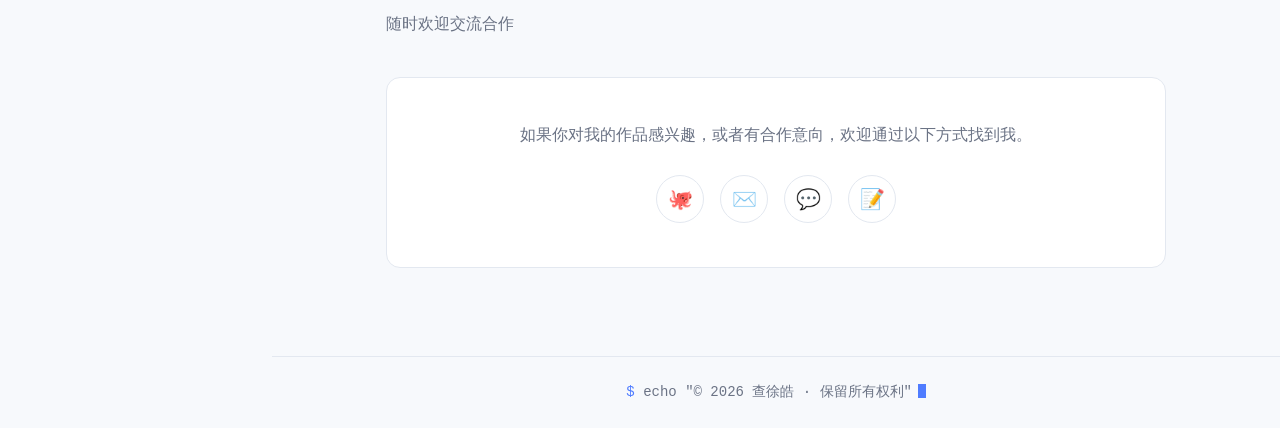
==== commit 1fe01006: "fix: 身份区四根箭头线拆为独立path,每条都带箭头;marker样式不再被全局path规则覆盖" ====
--- a/index.html
+++ b/index.html
@@ -406,7 +406,7 @@
     /* ===== 身份 · 小人牵线 ===== */
     .identity-stage { position: relative; }
     .id-threads { position: absolute; inset: 0; width: 100%; height: 100%; pointer-events: none; }
-    .id-threads path { fill: none; stroke: var(--accent); stroke-width: 2; stroke-linecap: round; opacity: 0.85; marker-end: url(#id-arrow); }
+    .id-line { fill: none; stroke: var(--accent); stroke-width: 2; stroke-linecap: round; opacity: 0.85; marker-end: url(#id-arrow); }
     .ids-grid {
       position: relative;
       z-index: 1;
@@ -708,7 +708,7 @@
                 <path d="M0 0 L10 5 L0 10 z" fill="#4f7cff" />
               </marker>
             </defs>
-            <path id="id-thread-path" d=""></path>
+            <g id="id-thread-group"></g>
           </svg>
           <div class="ids-grid">
             <div class="identity-card" style="--tilt:-2deg">
@@ -865,24 +865,22 @@
       window.addEventListener('load', drawThread);
       drawThread();
 
-      // 身份区:从小人胸口画箭头指向四张身份卡(仅桌面网格布局时)
+      // 身份区:从小人胸口画箭头指向四张身份卡,每根线独立一个 path 才能各自带箭头(仅桌面网格布局时)
       const idStage = document.querySelector('.identity-stage');
-      const idPath = document.getElementById('id-thread-path');
+      const idGroup = document.getElementById('id-thread-group');
+      const SVG_NS = 'http://www.w3.org/2000/svg';
       function drawIdThreads() {
-        if (!idStage || !idPath) return;
-        const svg = idPath.ownerSVGElement;
+        if (!idStage || !idGroup) return;
+        const svg = idGroup.ownerSVGElement;
         const sr = idStage.getBoundingClientRect();
         svg.setAttribute('viewBox', `0 0 ${sr.width} ${sr.height}`);
+        idGroup.textContent = '';
         const grid = idStage.querySelector('.ids-grid');
         const fig = idStage.querySelector('.id-figure');
-        if (getComputedStyle(grid).display !== 'grid' || !fig) {
-          idPath.setAttribute('d', '');
-          return;
-        }
+        if (getComputedStyle(grid).display !== 'grid' || !fig) return;
         const fr = fig.getBoundingClientRect();
         const cx = fr.left - sr.left + fr.width / 2;
         const cy = fr.top - sr.top + fr.height * 0.33;
-        let d = '';
         idStage.querySelectorAll('.identity-card').forEach(card => {
           const r = card.getBoundingClientRect();
           const left = r.left - sr.left, right = r.right - sr.left;
@@ -895,9 +893,11 @@
           const len = Math.hypot(dx, dy) || 1;
           ex += (dx / len) * 10;
           ey += (dy / len) * 10;
-          d += ` M ${cx} ${cy} Q ${(cx + ex) / 2} ${(cy + ey) / 2 + 18} ${ex} ${ey}`;
+          const p = document.createElementNS(SVG_NS, 'path');
+          p.setAttribute('class', 'id-line');
+          p.setAttribute('d', `M ${cx} ${cy} Q ${(cx + ex) / 2} ${(cy + ey) / 2 + 18} ${ex} ${ey}`);
+          idGroup.appendChild(p);
         });
-        idPath.setAttribute('d', d);
       }
       window.addEventListener('resize', drawIdThreads);
       window.addEventListener('load', drawIdThreads);
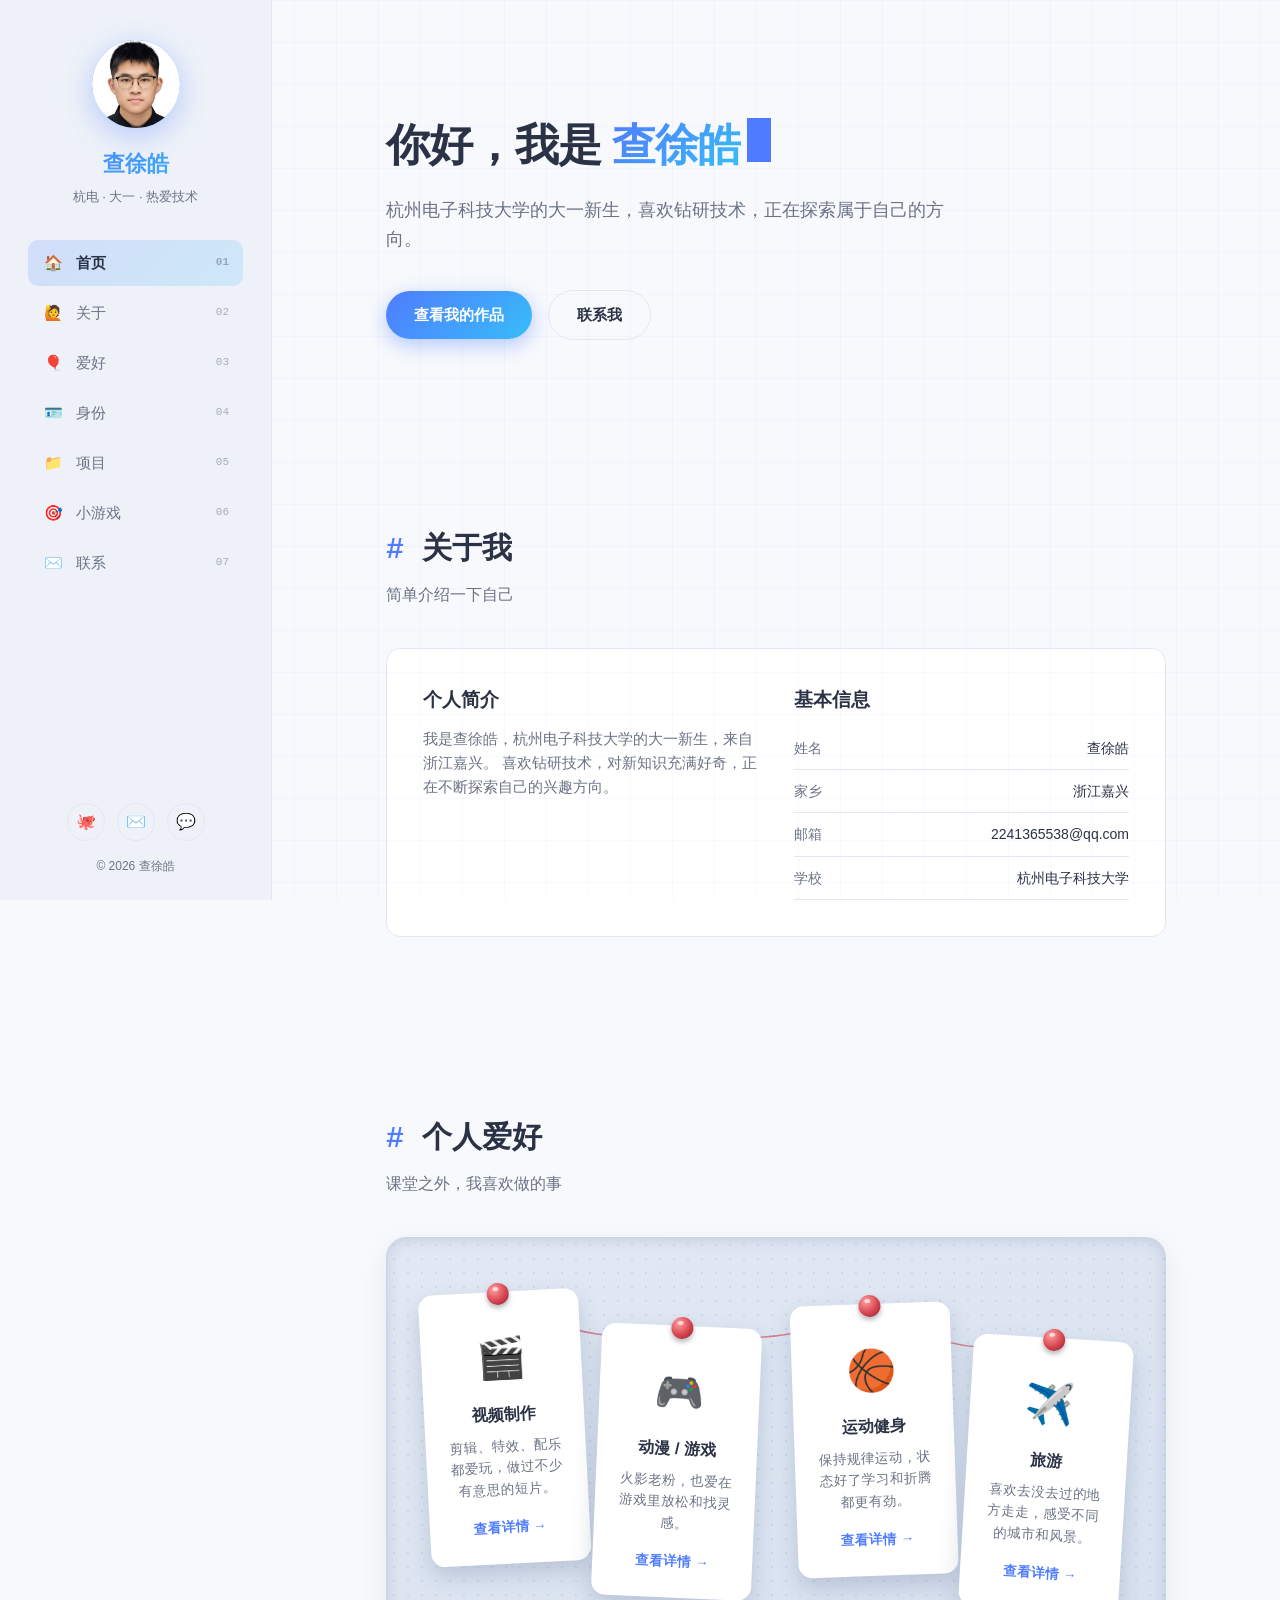
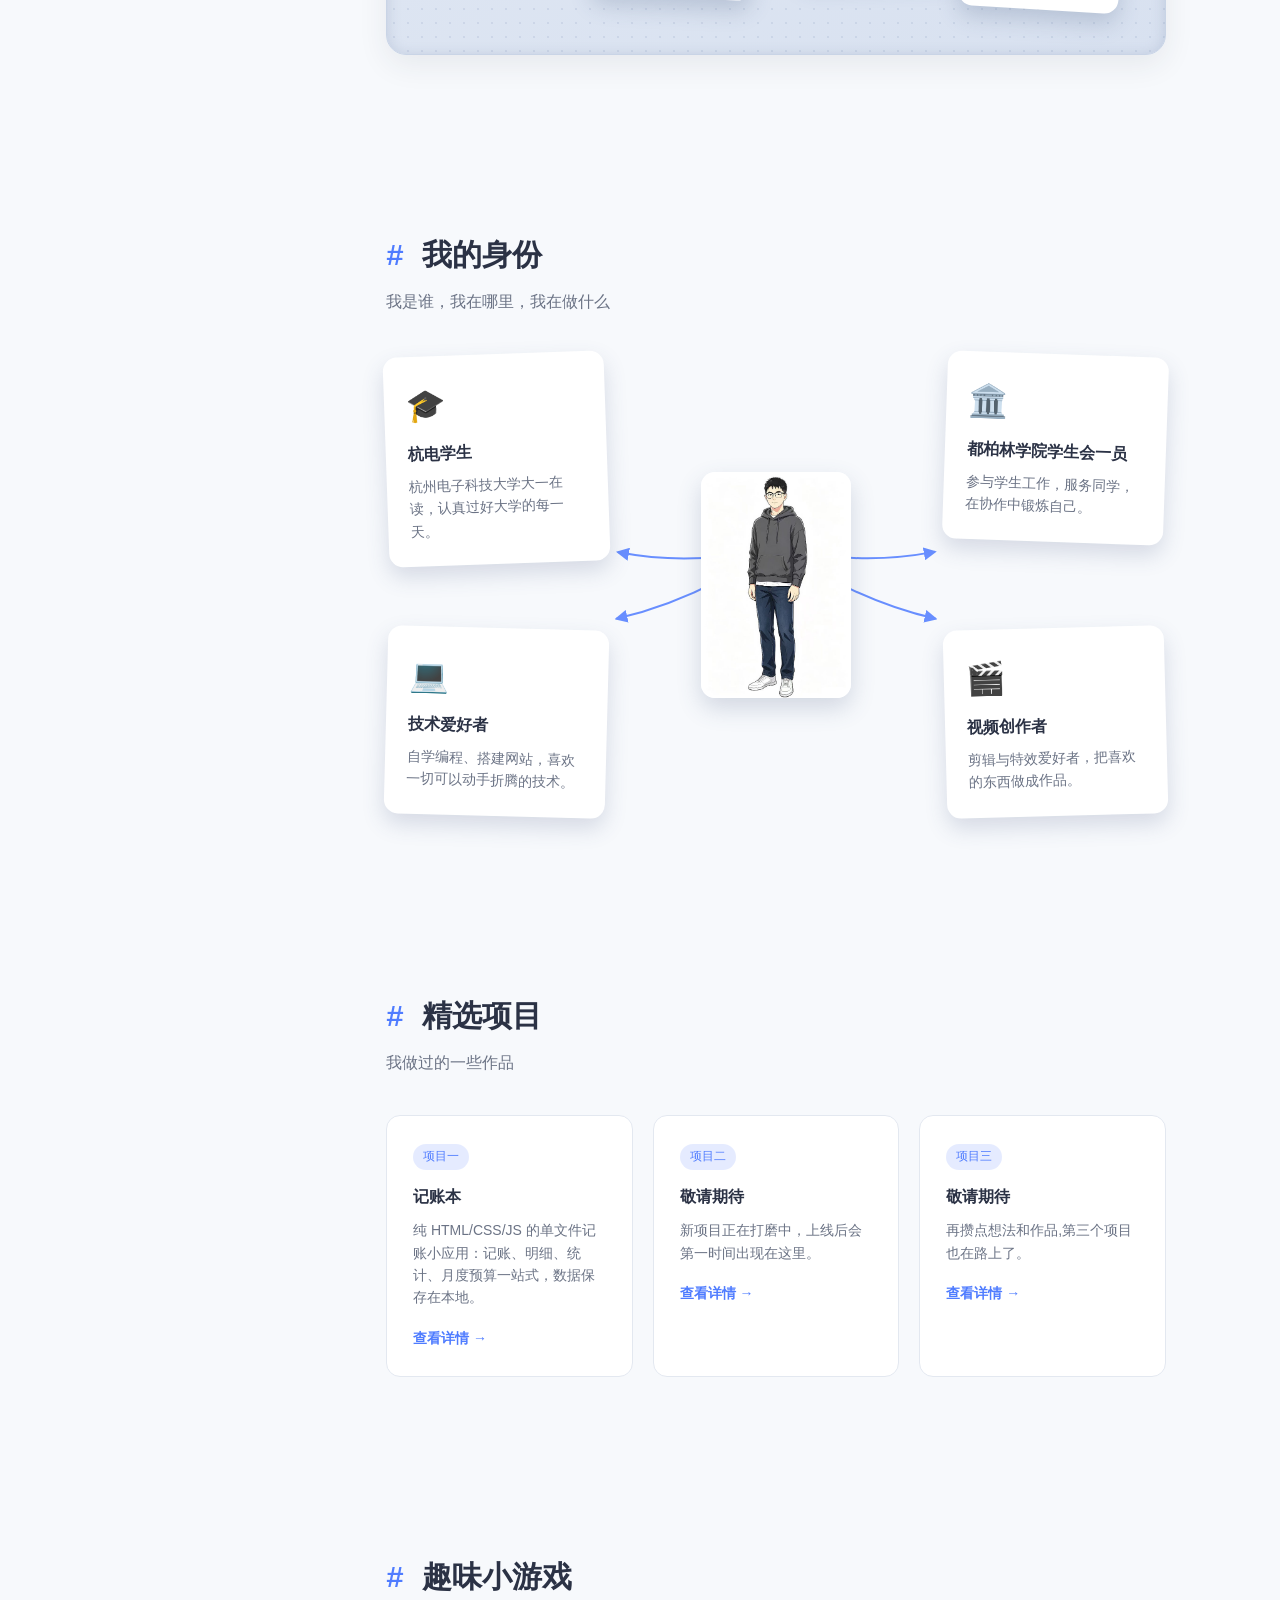
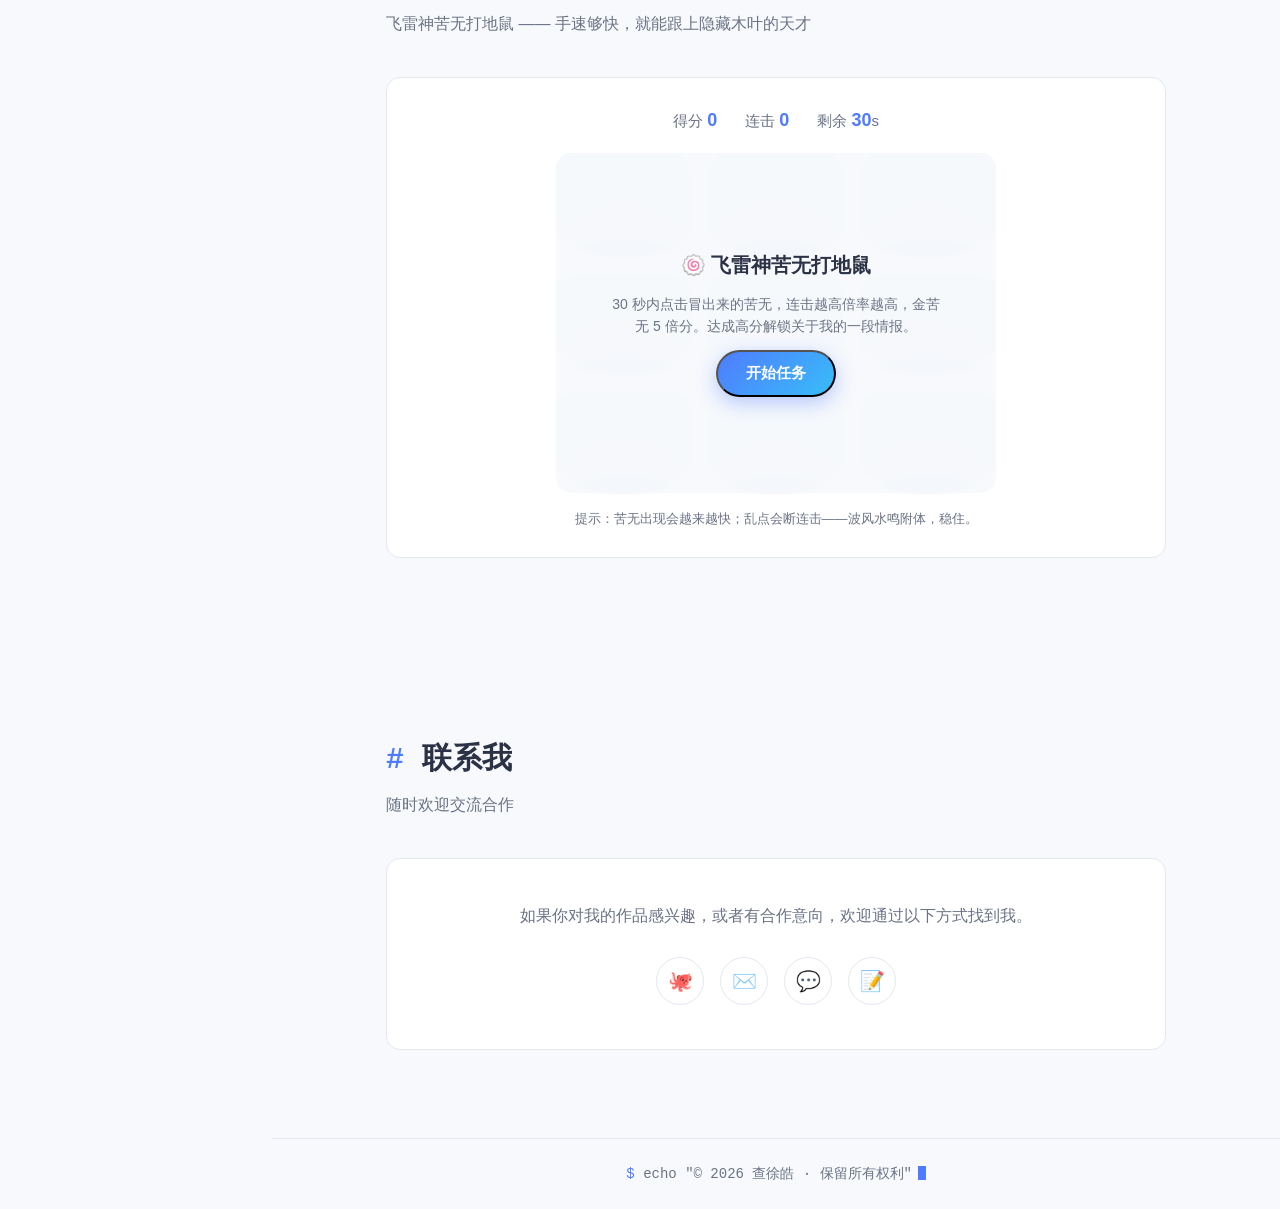
==== commit 893b3547: "feat: 新增飞雷神苦无打地鼠小游戏(结算解锁自我介绍彩蛋)" ====
--- a/index.html
+++ b/index.html
@@ -442,7 +442,7 @@
     }
 
     @media (max-width: 960px) {
-      .ids-grid { display: flex; flex-direction: column; gap: 26px; }
+      .ids-grid { display: flex; flex-direction: column; gap: 52px; }
       .id-figure { order: -1; margin-bottom: 8px; }
     }
 
@@ -488,6 +488,137 @@
     .project-card .link { color: var(--accent); font-size: 14px; font-weight: 600; }
     /* 拉伸链接:点击卡片任意位置都跳转详情页 */
     .project-card .link::after { content: ""; position: absolute; inset: 0; }
+
+    /* ===== 趣味小游戏 · 飞雷神苦无打地鼠 ===== */
+    .game-card {
+      background: var(--card);
+      border: 1px solid var(--border);
+      border-radius: var(--radius);
+      padding: 28px 24px;
+    }
+    .game-hud {
+      display: flex;
+      justify-content: center;
+      gap: 28px;
+      margin-bottom: 18px;
+      color: var(--text-muted);
+      font-size: 15px;
+    }
+    .game-hud b { color: var(--accent); font-size: 18px; font-variant-numeric: tabular-nums; }
+    .game-board {
+      position: relative;
+      display: grid;
+      grid-template-columns: repeat(3, 1fr);
+      gap: 14px;
+      max-width: 440px;
+      margin: 0 auto;
+    }
+    .hole {
+      position: relative;
+      border: none;
+      background: none;
+      padding: 0;
+      cursor: pointer;
+      -webkit-tap-highlight-color: transparent;
+      touch-action: manipulation;
+    }
+    .hole .slot {
+      display: block;
+      overflow: hidden;
+      height: clamp(78px, 26vw, 104px);
+      border: 1px solid var(--border);
+      border-radius: 16px 16px 50% 50% / 16px 16px 30% 30%;
+      background: radial-gradient(circle at 50% 130%, #dbe4f2, #eef2f8 70%);
+    }
+    .hole .kun {
+      display: block;
+      width: 58%;
+      margin: 0 auto;
+      transform: translateY(118%);
+      transition: transform 0.12s ease-out;
+    }
+    .hole.up .kun { transform: translateY(8%); }
+    .hole.gold .kun { filter: sepia(1) saturate(4) hue-rotate(-12deg) brightness(1.12) drop-shadow(0 0 6px rgba(255, 190, 60, 0.8)); }
+    .hole .lip {
+      position: absolute;
+      left: 14%;
+      right: 14%;
+      bottom: 1px;
+      height: 13px;
+      border-radius: 50%;
+      background: rgba(90, 110, 150, 0.18);
+      filter: blur(2px);
+      pointer-events: none;
+    }
+    .hole:active .slot { background: radial-gradient(circle at 50% 130%, #cdd9ee, #e6ecf7 70%); }
+    .pts {
+      position: absolute;
+      top: 6px;
+      left: 50%;
+      transform: translateX(-50%);
+      font-size: 15px;
+      font-weight: 700;
+      color: var(--accent);
+      pointer-events: none;
+      animation: rise 0.6s ease-out forwards;
+    }
+    .pts.miss { color: var(--text-muted); font-weight: 500; }
+    @keyframes rise {
+      from { opacity: 1; transform: translate(-50%, 0); }
+      to { opacity: 0; transform: translate(-50%, -34px); }
+    }
+    .game-fx {
+      position: absolute;
+      inset: 0;
+      display: flex;
+      align-items: center;
+      justify-content: center;
+      font-size: 34px;
+      font-weight: 800;
+      letter-spacing: 4px;
+      color: var(--accent);
+      text-shadow: 0 0 18px rgba(79, 124, 255, 0.65);
+      opacity: 0;
+      pointer-events: none;
+      z-index: 4;
+    }
+    .game-fx.show { animation: fxpop 0.9s ease-out; }
+    @keyframes fxpop {
+      0% { opacity: 0; transform: scale(0.4); }
+      25% { opacity: 1; transform: scale(1.15); }
+      70% { opacity: 1; transform: scale(1); }
+      100% { opacity: 0; transform: scale(1.05); }
+    }
+    .game-overlay {
+      position: absolute;
+      inset: 0;
+      z-index: 5;
+      display: flex;
+      flex-direction: column;
+      align-items: center;
+      justify-content: center;
+      gap: 12px;
+      padding: 18px;
+      text-align: center;
+      border-radius: 16px;
+      background: rgba(247, 249, 252, 0.94);
+      backdrop-filter: blur(3px);
+    }
+    .game-overlay.hidden { display: none; }
+    .game-overlay h3 { font-size: 20px; }
+    .game-overlay p { color: var(--text-muted); font-size: 14px; max-width: 340px; }
+    .game-overlay .rank { font-size: 26px; font-weight: 800; color: var(--accent); }
+    .game-tip {
+      text-align: center;
+      color: var(--text-muted);
+      font-size: 13px;
+      margin-top: 16px;
+    }
+    @media (prefers-reduced-motion: reduce) {
+      .hole .kun { transition: none; }
+      .pts { animation-duration: 0.01s; }
+      .game-fx.show { animation: none; opacity: 1; }
+    }
 
     /* ===== 联系 ===== */
     .contact-card {
@@ -596,7 +727,8 @@
       <a href="#hobbies" data-spy="hobbies" data-num="03"><span class="ico">🎈</span>爱好</a>
       <a href="#identity" data-spy="identity" data-num="04"><span class="ico">🪪</span>身份</a>
       <a href="#projects" data-spy="projects" data-num="05"><span class="ico">📁</span>项目</a>
-      <a href="#contact" data-spy="contact" data-num="06"><span class="ico">✉️</span>联系</a>
+      <a href="#games" data-spy="games" data-num="06"><span class="ico">🎯</span>小游戏</a>
+      <a href="#contact" data-spy="contact" data-num="07"><span class="ico">✉️</span>联系</a>
     </nav>
     <div class="side-socials">
       <a href="https://github.com/charle08-dz" target="_blank" rel="noopener" title="GitHub" aria-label="GitHub">🐙</a>
@@ -767,6 +899,49 @@
       </div>
     </section>
 
+    <!-- 趣味小游戏 -->
+    <section id="games">
+      <div class="container">
+        <h2 class="section-title">趣味小游戏</h2>
+        <p class="section-sub">飞雷神苦无打地鼠 —— 手速够快，就能跟上隐藏木叶的天才</p>
+        <div class="game-card">
+          <svg width="0" height="0" style="position:absolute" aria-hidden="true">
+            <symbol id="sym-kunai" viewBox="0 0 100 140">
+              <path d="M50 4 L64 46 L50 38 L36 46 Z" fill="#9fb0c8" />
+              <path d="M50 4 L57 25 L50 21 Z" fill="#c8d4e6" />
+              <rect x="45" y="46" width="10" height="7" rx="2" fill="#6b7385" />
+              <rect x="46.5" y="53" width="7" height="50" rx="3.5" fill="#3d4660" />
+              <circle cx="50" cy="111" r="6" fill="none" stroke="#3d4660" stroke-width="4" />
+              <path d="M44 116 L50 134 L56 116 Z" fill="#d64550" />
+            </symbol>
+          </svg>
+          <div class="game-hud" aria-hidden="false">
+            <span>得分 <b id="g-score">0</b></span>
+            <span>连击 <b id="g-combo">0</b></span>
+            <span>剩余 <b id="g-time">30</b>s</span>
+          </div>
+          <div class="game-board" id="game-board">
+            <button class="hole" aria-label="苦无洞 1"><span class="slot"><svg class="kun" viewBox="0 0 100 140"><use href="#sym-kunai" /></svg></span><span class="lip"></span></button>
+            <button class="hole" aria-label="苦无洞 2"><span class="slot"><svg class="kun" viewBox="0 0 100 140"><use href="#sym-kunai" /></svg></span><span class="lip"></span></button>
+            <button class="hole" aria-label="苦无洞 3"><span class="slot"><svg class="kun" viewBox="0 0 100 140"><use href="#sym-kunai" /></svg></span><span class="lip"></span></button>
+            <button class="hole" aria-label="苦无洞 4"><span class="slot"><svg class="kun" viewBox="0 0 100 140"><use href="#sym-kunai" /></svg></span><span class="lip"></span></button>
+            <button class="hole" aria-label="苦无洞 5"><span class="slot"><svg class="kun" viewBox="0 0 100 140"><use href="#sym-kunai" /></svg></span><span class="lip"></span></button>
+            <button class="hole" aria-label="苦无洞 6"><span class="slot"><svg class="kun" viewBox="0 0 100 140"><use href="#sym-kunai" /></svg></span><span class="lip"></span></button>
+            <button class="hole" aria-label="苦无洞 7"><span class="slot"><svg class="kun" viewBox="0 0 100 140"><use href="#sym-kunai" /></svg></span><span class="lip"></span></button>
+            <button class="hole" aria-label="苦无洞 8"><span class="slot"><svg class="kun" viewBox="0 0 100 140"><use href="#sym-kunai" /></svg></span><span class="lip"></span></button>
+            <button class="hole" aria-label="苦无洞 9"><span class="slot"><svg class="kun" viewBox="0 0 100 140"><use href="#sym-kunai" /></svg></span><span class="lip"></span></button>
+            <div class="game-fx" id="g-fx" aria-hidden="true">⚡ 飞雷神！</div>
+            <div class="game-overlay" id="g-overlay">
+              <h3 id="g-title">🍥 飞雷神苦无打地鼠</h3>
+              <p id="g-desc">30 秒内点击冒出来的苦无，连击越高倍率越高，金苦无 5 倍分。达成高分解锁关于我的一段情报。</p>
+              <button class="btn btn-primary" id="g-start">开始任务</button>
+            </div>
+          </div>
+          <p class="game-tip">提示：苦无出现会越来越快；乱点会断连击——波风水鸣附体，稳住。</p>
+        </div>
+      </div>
+    </section>
+
     <!-- 联系 -->
     <section id="contact">
       <div class="container">
@@ -865,7 +1040,7 @@
       window.addEventListener('load', drawThread);
       drawThread();
 
-      // 身份区:从小人胸口画箭头指向四张身份卡,每根线独立一个 path 才能各自带箭头(仅桌面网格布局时)
+      // 身份区:每个身份卡都配箭头 —— 宽屏从小人胸口放射,窄屏画指向卡顶的短箭头
       const idStage = document.querySelector('.identity-stage');
       const idGroup = document.getElementById('id-thread-group');
       const SVG_NS = 'http://www.w3.org/2000/svg';
@@ -877,31 +1052,156 @@
         idGroup.textContent = '';
         const grid = idStage.querySelector('.ids-grid');
         const fig = idStage.querySelector('.id-figure');
-        if (getComputedStyle(grid).display !== 'grid' || !fig) return;
-        const fr = fig.getBoundingClientRect();
-        const cx = fr.left - sr.left + fr.width / 2;
-        const cy = fr.top - sr.top + fr.height * 0.33;
-        idStage.querySelectorAll('.identity-card').forEach(card => {
+        const isGrid = getComputedStyle(grid).display === 'grid';
+        let cx = 0, cy = 0;
+        if (isGrid && fig) {
+          const fr = fig.getBoundingClientRect();
+          cx = fr.left - sr.left + fr.width / 2;
+          cy = fr.top - sr.top + fr.height * 0.33;
+        }
+        idStage.querySelectorAll('.identity-card').forEach((card, i) => {
           const r = card.getBoundingClientRect();
           const left = r.left - sr.left, right = r.right - sr.left;
           const top = r.top - sr.top, bottom = r.bottom - sr.top;
-          // 目标点:卡片上离小人最近的边点,再向外让出 10px 给箭头
-          let ex = Math.min(Math.max(cx, left), right);
-          let ey = Math.min(Math.max(cy, top), bottom);
-          const ccx = (left + right) / 2, ccy = (top + bottom) / 2;
-          const dx = ex - ccx, dy = ey - ccy;
-          const len = Math.hypot(dx, dy) || 1;
-          ex += (dx / len) * 10;
-          ey += (dy / len) * 10;
+          let sx, sy, ex, ey, qx, qy;
+          if (isGrid && fig) {
+            // 目标点:卡片上离小人最近的边点,再向外让出 10px 给箭头
+            ex = Math.min(Math.max(cx, left), right);
+            ey = Math.min(Math.max(cy, top), bottom);
+            const ccx = (left + right) / 2, ccy = (top + bottom) / 2;
+            const dx = ex - ccx, dy = ey - ccy;
+            const len = Math.hypot(dx, dy) || 1;
+            ex += (dx / len) * 10;
+            ey += (dy / len) * 10;
+            sx = cx; sy = cy;
+            qx = (sx + ex) / 2; qy = (sy + ey) / 2 + 18;
+          } else {
+            const side = i % 2 === 0 ? -1 : 1;
+            ex = (left + right) / 2 + side * Math.min(70, (right - left) / 4);
+            ey = top - 8;
+            sx = ex + side * 40;
+            sy = ey - 38;
+            qx = ex + side * 30;
+            qy = ey - 10;
+          }
           const p = document.createElementNS(SVG_NS, 'path');
           p.setAttribute('class', 'id-line');
-          p.setAttribute('d', `M ${cx} ${cy} Q ${(cx + ex) / 2} ${(cy + ey) / 2 + 18} ${ex} ${ey}`);
+          p.setAttribute('d', `M ${sx} ${sy} Q ${qx} ${qy} ${ex} ${ey}`);
           idGroup.appendChild(p);
         });
       }
       window.addEventListener('resize', drawIdThreads);
       window.addEventListener('load', drawIdThreads);
       drawIdThreads();
+
+      // 飞雷神苦无打地鼠
+      (function () {
+        const board = document.getElementById('game-board');
+        if (!board) return;
+        const holes = [...board.querySelectorAll('.hole')];
+        const scoreEl = document.getElementById('g-score');
+        const comboEl = document.getElementById('g-combo');
+        const timeEl = document.getElementById('g-time');
+        const fxEl = document.getElementById('g-fx');
+        const overlay = document.getElementById('g-overlay');
+        const titleEl = document.getElementById('g-title');
+        const descEl = document.getElementById('g-desc');
+        const startBtn = document.getElementById('g-start');
+        const initTitle = titleEl.textContent;
+        const initDesc = descEl.textContent;
+        const DURATION = 30;
+        let score = 0, combo = 0, best = 0, hits = 0, misses = 0, left = DURATION;
+        let running = false, countT = null, spawnT = null;
+
+        function setHud() {
+          scoreEl.textContent = score;
+          comboEl.textContent = combo;
+          timeEl.textContent = left;
+        }
+        function floatPts(hole, text, miss) {
+          const s = document.createElement('span');
+          s.className = 'pts' + (miss ? ' miss' : '');
+          s.textContent = text;
+          hole.appendChild(s);
+          setTimeout(() => s.remove(), 650);
+        }
+        function showFx() {
+          fxEl.classList.remove('show');
+          void fxEl.offsetWidth;
+          fxEl.classList.add('show');
+        }
+        function elapsed() { return DURATION - left; }
+        function spawn() {
+          if (!running) return;
+          const free = holes.filter(h => !h.classList.contains('up'));
+          if (free.length) {
+            const h = free[Math.floor(Math.random() * free.length)];
+            h.classList.toggle('gold', Math.random() < 0.12);
+            h.classList.add('up');
+            const life = Math.max(540, 980 - elapsed() * 15);
+            h._t = setTimeout(() => h.classList.remove('up', 'gold'), life);
+          }
+          spawnT = setTimeout(spawn, Math.max(400, 720 - elapsed() * 11));
+        }
+        function end() {
+          running = false;
+          clearInterval(countT);
+          clearTimeout(spawnT);
+          holes.forEach(h => { clearTimeout(h._t); h.classList.remove('up', 'gold'); });
+          const rank = score >= 600 ? '🔥 火影级 · 波风水鸣本人？'
+            : score >= 400 ? '🟣 上忍'
+            : score >= 220 ? '🌀 中忍'
+            : score >= 90 ? '🍥 下忍'
+            : '🐸  Academy 见习';
+          const sync = Math.min(99, 25 + Math.round(score / 6));
+          titleEl.textContent = rank;
+          descEl.innerHTML = `得分 <b>${score}</b> · 最高连击 <b>${best}</b> · 命中 <b>${hits}</b> 次（空拍 ${misses}）<br>`
+            + `你和这个网站的默契度 <b style="color:var(--accent)">${sync}%</b><br><br>`
+            + (score >= 220
+              ? '🎉 达成「中忍」，解锁隐藏情报：我是查徐皓，一个火影老粉 + 铅球运动员 + 走过 17 个省份的杭电 AI 新生。手速这么快，来找我组队吧。'
+              : '💡 彩蛋预告：达到「中忍」段位可解锁我的一段隐藏自我介绍，再来一次？');
+          startBtn.textContent = '再来一局';
+          overlay.classList.remove('hidden');
+          setHud();
+        }
+        function start() {
+          score = 0; combo = 0; best = 0; hits = 0; misses = 0; left = DURATION;
+          running = true;
+          titleEl.textContent = initTitle;
+          descEl.textContent = initDesc;
+          startBtn.textContent = '开始任务';
+          overlay.classList.add('hidden');
+          setHud();
+          countT = setInterval(() => {
+            left--;
+            setHud();
+            if (left <= 0) end();
+          }, 1000);
+          spawn();
+        }
+        holes.forEach(h => h.addEventListener('click', () => {
+          if (!running) return;
+          if (h.classList.contains('up')) {
+            clearTimeout(h._t);
+            const gold = h.classList.contains('gold');
+            h.classList.remove('up', 'gold');
+            combo++;
+            best = Math.max(best, combo);
+            hits++;
+            const mult = 1 + Math.min(4, Math.floor(combo / 5));
+            const gain = (gold ? 50 : 10) * mult;
+            score += gain;
+            floatPts(h, '+' + gain);
+            if (combo > 0 && combo % 5 === 0) showFx();
+          } else {
+            combo = 0;
+            misses++;
+            floatPts(h, '空拍', true);
+          }
+          setHud();
+        }));
+        startBtn.addEventListener('click', start);
+      })();
 
       // 移动端抽屉边栏
       const sidebar = document.getElementById('sidebar');
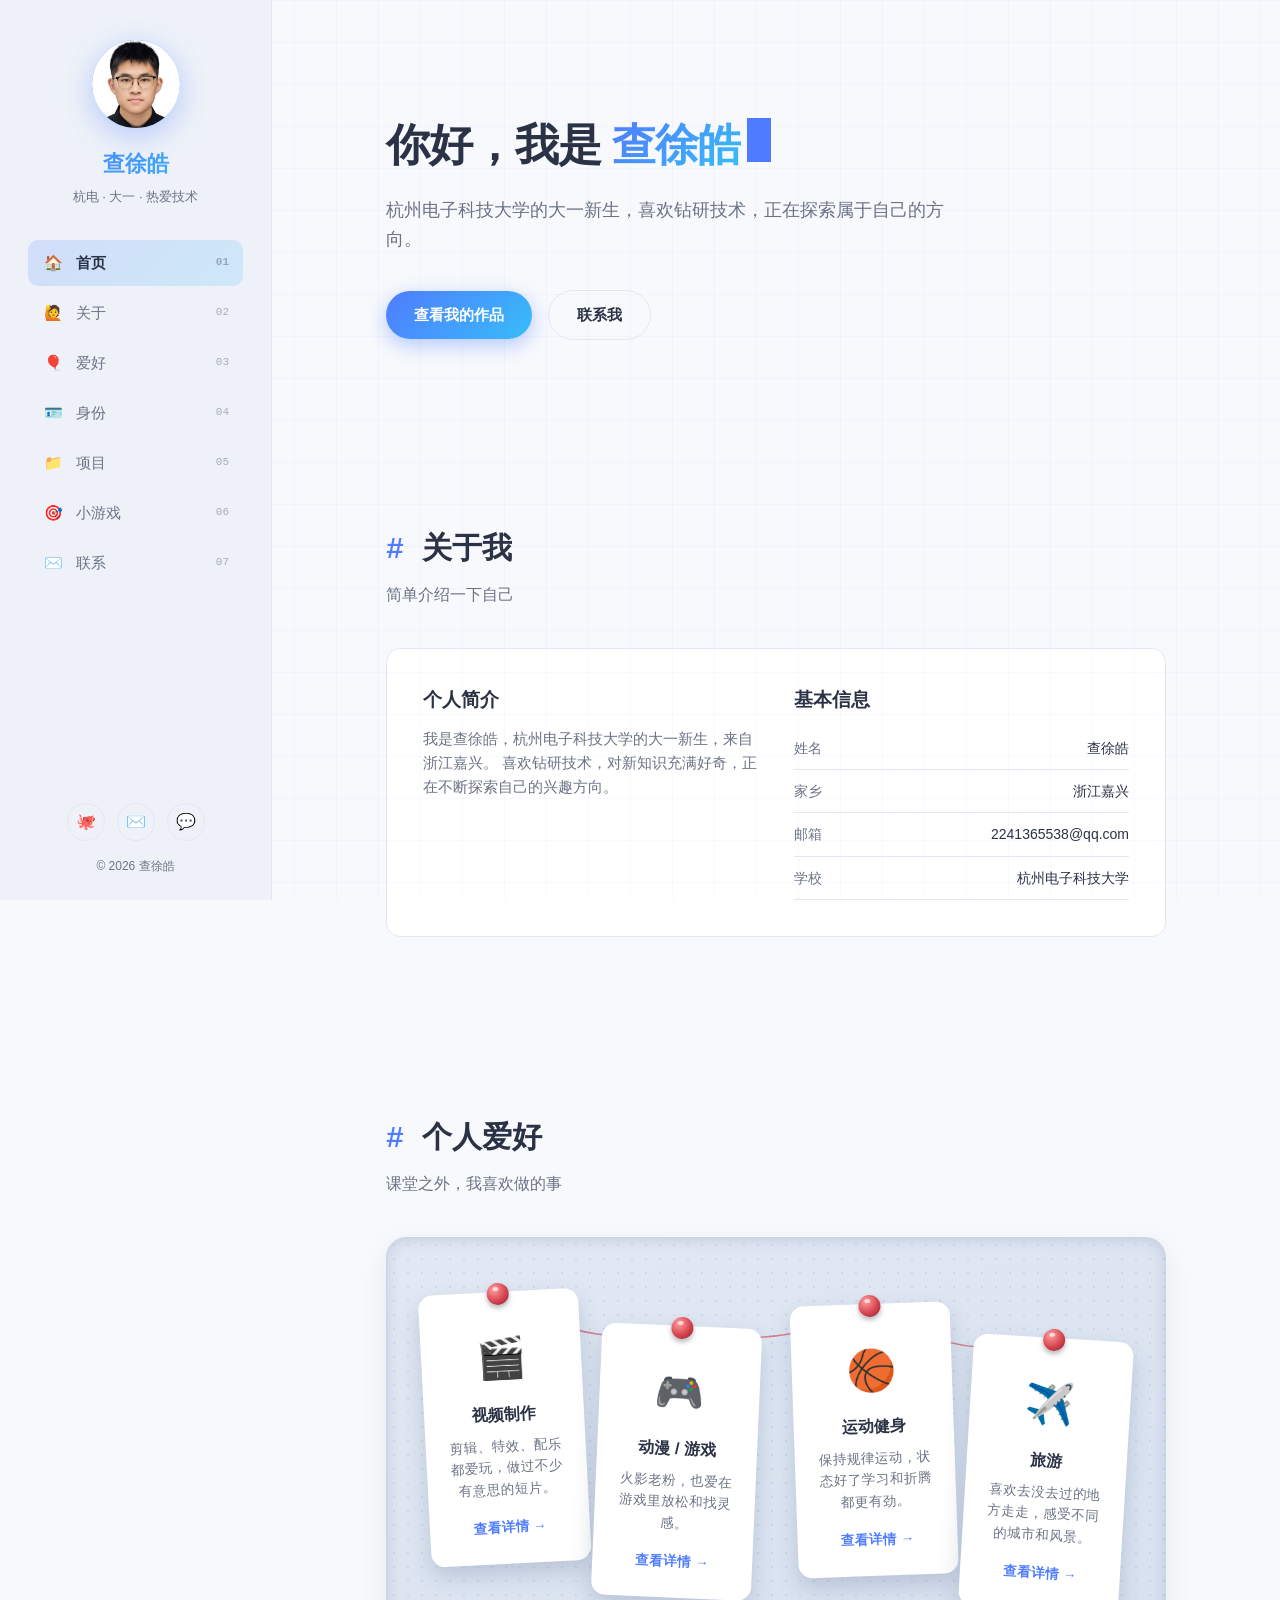
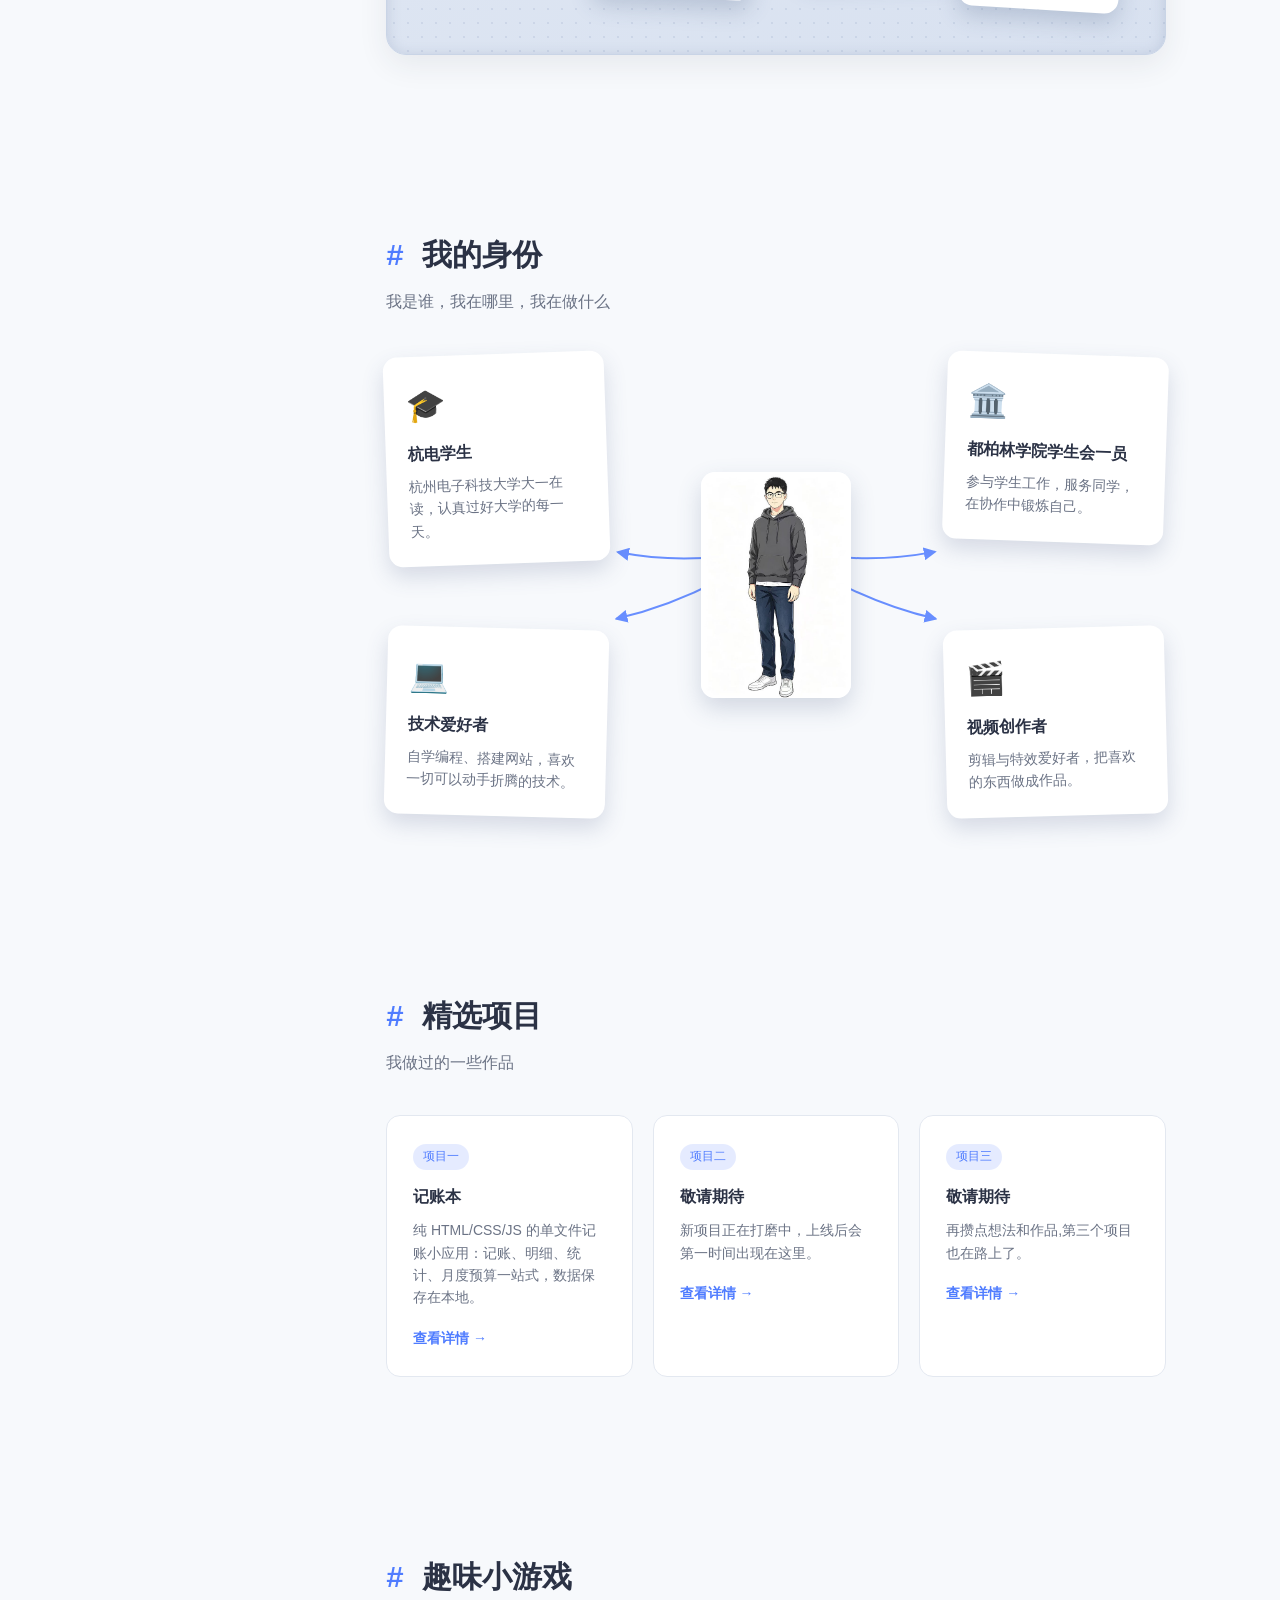
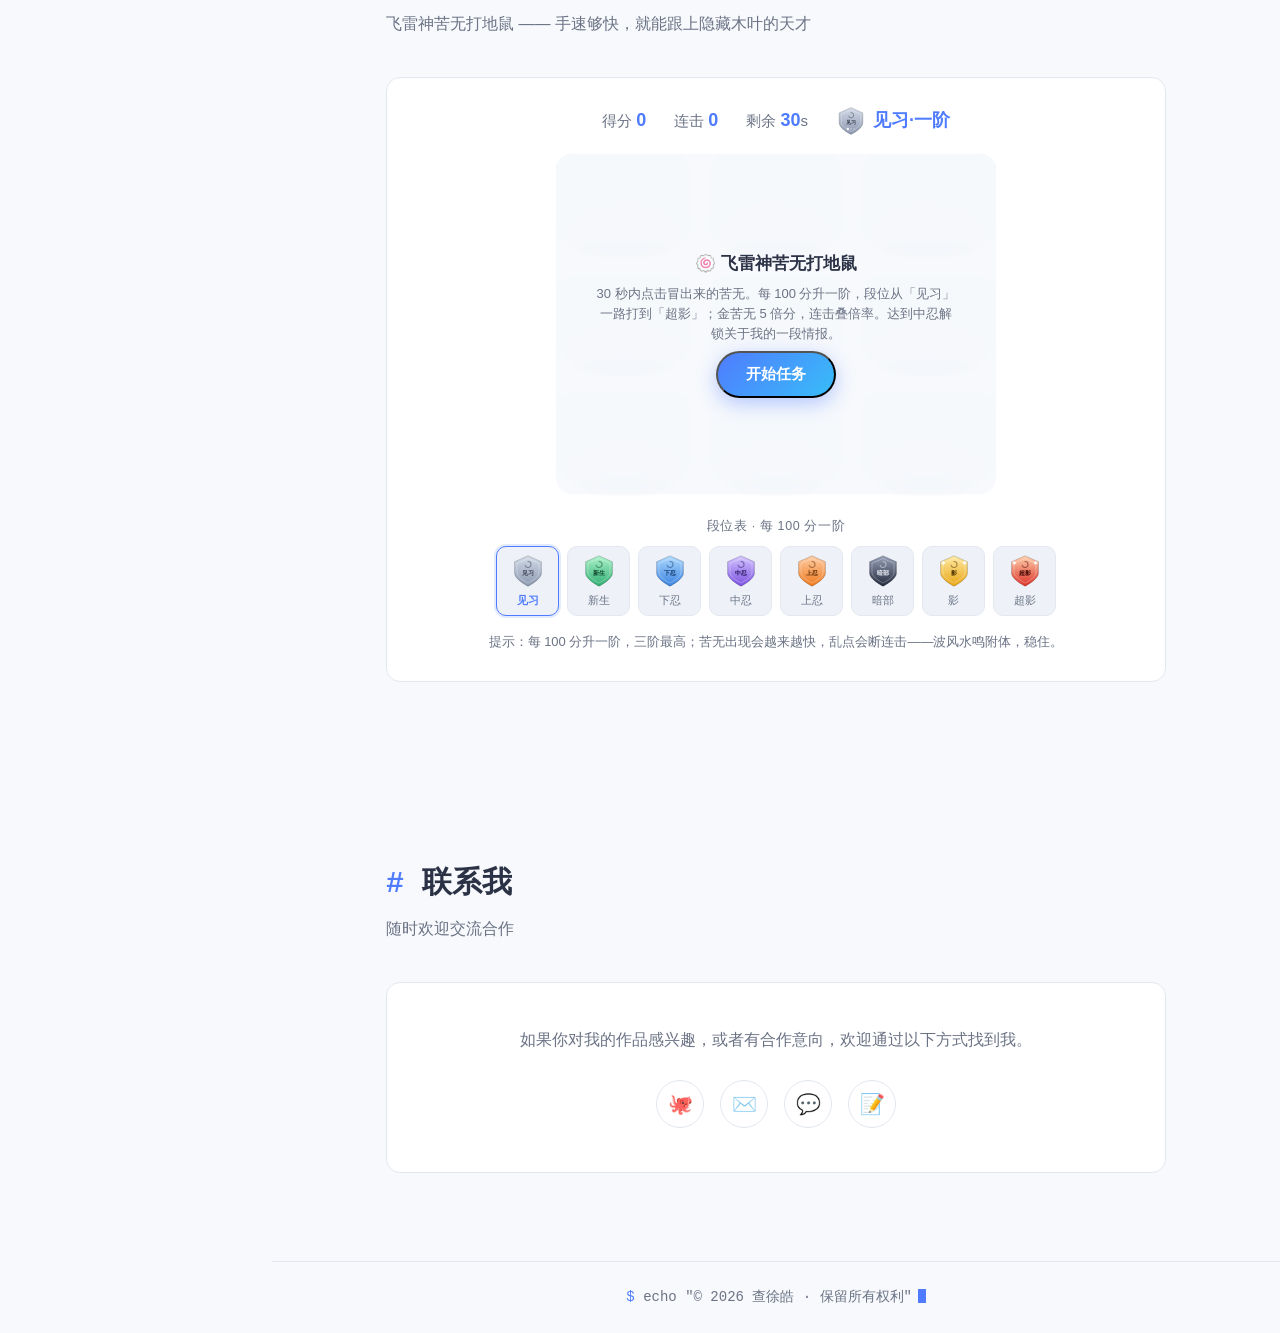
==== commit 8a1783dc: "feat: 小游戏加入火影手游段位体系(8段x3阶,每100分一阶)+段位徽章图标" ====
--- a/index.html
+++ b/index.html
@@ -597,27 +597,63 @@
       flex-direction: column;
       align-items: center;
       justify-content: center;
-      gap: 12px;
-      padding: 18px;
+      gap: 7px;
+      padding: 12px;
       text-align: center;
+      scrollbar-width: none;
       border-radius: 16px;
       background: rgba(247, 249, 252, 0.94);
       backdrop-filter: blur(3px);
     }
     .game-overlay.hidden { display: none; }
-    .game-overlay h3 { font-size: 20px; }
-    .game-overlay p { color: var(--text-muted); font-size: 14px; max-width: 340px; }
-    .game-overlay .rank { font-size: 26px; font-weight: 800; color: var(--accent); }
+    .game-overlay::-webkit-scrollbar { display: none; }
+    .game-overlay h3 { font-size: 17px; }
+    .game-overlay p { color: var(--text-muted); font-size: 13px; line-height: 1.55; max-width: 360px; }
+    .game-overlay { overflow: auto; }
+    .game-overlay { overflow: auto; }
     .game-tip {
       text-align: center;
       color: var(--text-muted);
       font-size: 13px;
       margin-top: 16px;
     }
+    .hud-rank { display: inline-flex; align-items: center; gap: 7px; }
+    .hud-badge { display: inline-flex; width: 30px; height: 30px; }
+    .hud-badge svg { width: 100%; height: 100%; display: block; }
+    .rank-badge { display: none; width: 62px; height: 62px; }
+    .rank-badge.show { display: block; animation: badgePop .5s cubic-bezier(.2, 1.4, .4, 1); }
+    .rank-badge svg { width: 100%; height: 100%; display: block; }
+    @keyframes badgePop {
+      from { transform: scale(.35) rotate(-14deg); opacity: 0; }
+      to { transform: none; opacity: 1; }
+    }
+    .rank-ladder { max-width: 560px; margin: 22px auto 0; text-align: center; }
+    .ladder-label { display: block; color: var(--text-muted); font-size: 12.5px; letter-spacing: .05em; margin-bottom: 10px; }
+    .rank-list { display: grid; grid-template-columns: repeat(8, 1fr); gap: 8px; }
+    .rank-item {
+      display: flex;
+      flex-direction: column;
+      align-items: center;
+      gap: 4px;
+      padding: 7px 2px 6px;
+      border: 1px solid var(--border);
+      border-radius: 10px;
+      background: var(--bg-soft);
+      transition: border-color .2s, box-shadow .2s;
+    }
+    .rank-item svg { width: 34px; height: 34px; display: block; }
+    .rank-item em { font-style: normal; font-size: 11px; color: var(--text-muted); }
+    .rank-item.cur { border-color: var(--accent); box-shadow: 0 0 0 2px rgba(79, 124, 255, .16); }
+    .rank-item.cur em { color: var(--accent); font-weight: 700; }
+    @media (max-width: 620px) {
+      .rank-list { grid-template-columns: repeat(4, 1fr); }
+      .game-hud { flex-wrap: wrap; gap: 10px 18px; }
+    }
     @media (prefers-reduced-motion: reduce) {
       .hole .kun { transition: none; }
       .pts { animation-duration: 0.01s; }
       .game-fx.show { animation: none; opacity: 1; }
+      .rank-badge.show { animation: none; }
     }
 
     /* ===== 联系 ===== */
@@ -919,6 +955,7 @@
             <span>得分 <b id="g-score">0</b></span>
             <span>连击 <b id="g-combo">0</b></span>
             <span>剩余 <b id="g-time">30</b>s</span>
+            <span class="hud-rank"><span class="hud-badge" id="g-rank-badge"></span><b id="g-rank">见习·一阶</b></span>
           </div>
           <div class="game-board" id="game-board">
             <button class="hole" aria-label="苦无洞 1"><span class="slot"><svg class="kun" viewBox="0 0 100 140"><use href="#sym-kunai" /></svg></span><span class="lip"></span></button>
@@ -932,12 +969,17 @@
             <button class="hole" aria-label="苦无洞 9"><span class="slot"><svg class="kun" viewBox="0 0 100 140"><use href="#sym-kunai" /></svg></span><span class="lip"></span></button>
             <div class="game-fx" id="g-fx" aria-hidden="true">⚡ 飞雷神！</div>
             <div class="game-overlay" id="g-overlay">
+              <div class="rank-badge" id="g-badge"></div>
               <h3 id="g-title">🍥 飞雷神苦无打地鼠</h3>
-              <p id="g-desc">30 秒内点击冒出来的苦无，连击越高倍率越高，金苦无 5 倍分。达成高分解锁关于我的一段情报。</p>
+              <p id="g-desc">30 秒内点击冒出来的苦无。每 100 分升一阶，段位从「见习」一路打到「超影」；金苦无 5 倍分，连击叠倍率。达到中忍解锁关于我的一段情报。</p>
               <button class="btn btn-primary" id="g-start">开始任务</button>
             </div>
           </div>
-          <p class="game-tip">提示：苦无出现会越来越快；乱点会断连击——波风水鸣附体，稳住。</p>
+          <div class="rank-ladder">
+            <span class="ladder-label">段位表 · 每 100 分一阶</span>
+            <div class="rank-list" id="g-ranks" aria-label="段位表"></div>
+          </div>
+          <p class="game-tip">提示：每 100 分升一阶，三阶最高；苦无出现会越来越快，乱点会断连击——波风水鸣附体，稳住。</p>
         </div>
       </div>
     </section>
@@ -1107,9 +1149,77 @@
         const titleEl = document.getElementById('g-title');
         const descEl = document.getElementById('g-desc');
         const startBtn = document.getElementById('g-start');
+        const rankEl = document.getElementById('g-rank');
+        const hudBadgeEl = document.getElementById('g-rank-badge');
+        const badgeEl = document.getElementById('g-badge');
+        const ranksEl = document.getElementById('g-ranks');
         const initTitle = titleEl.textContent;
         const initDesc = descEl.textContent;
         const DURATION = 30;
+
+        // 段位：8 个大段 × 3 阶（三阶最高），每 100 分升一阶
+        const RANKS = [
+          { name: '见习', emoji: '🐸', c1: '#d3dbe8', c2: '#8b98b0', ink: '#39414f' },
+          { name: '新生', emoji: '🍥', c1: '#adf2ca', c2: '#2fae72', ink: '#0f4a30' },
+          { name: '下忍', emoji: '🌀', c1: '#aedaff', c2: '#3a82e0', ink: '#123a6b' },
+          { name: '中忍', emoji: '🟣', c1: '#d3c4ff', c2: '#7c51e0', ink: '#2c1a63' },
+          { name: '上忍', emoji: '🟠', c1: '#ffcca4', c2: '#ee7a1f', ink: '#5c2c05' },
+          { name: '暗部', emoji: '🌑', c1: '#96a0b8', c2: '#242a3d', ink: '#eef1f8' },
+          { name: '影', emoji: '🟡', c1: '#ffe9a2', c2: '#e8a615', ink: '#4d3200' },
+          { name: '超影', emoji: '🔥', c1: '#ffd0ac', c2: '#dc3228', ink: '#4a0a06' }
+        ];
+        const TIERS = ['一', '二', '三'];
+        const PER_TIER = 100;
+        const UNLOCK_SCORE = 900; // 中忍·一阶 起解锁隐藏情报
+        let rankKey = '';
+
+        function rankOf(sc) {
+          const t = Math.min(RANKS.length * TIERS.length - 1, Math.floor(sc / PER_TIER));
+          return { idx: Math.floor(t / TIERS.length), tier: (t % TIERS.length) + 1 };
+        }
+        function rankLabel(r) {
+          return RANKS[r.idx].name + '·' + TIERS[r.tier - 1] + '阶';
+        }
+        // 木叶徽章：盾形 + 螺旋纹 + 段位名 + 三阶菱形刻度
+        function badge(r, uid, withPips) {
+          const rk = RANKS[r.idx];
+          const gid = 'rgb-' + uid;
+          let pips = '';
+          if (withPips) {
+            for (let i = 0; i < TIERS.length; i++) {
+              const on = i < r.tier;
+              pips += '<path d="M' + (38 + i * 10) + ' 66 l4.6 5.4 l-4.6 5.4 l-4.6 -5.4 z" fill="'
+                + (on ? '#fff' : 'rgba(255,255,255,.28)') + '" stroke="rgba(0,0,0,.22)" stroke-width=".7" />';
+            }
+          }
+          const star = r.idx >= 6
+            ? '<path d="M18 16 l1.7 3.6 L24 20.4 l-2.3 2.9 l2.3 2.9 l-4.3 -.8 L18 30 l-1.7 -3.6 l-4.3 .8 l2.3 -2.9 L12 20.4 l4.3 -.8 z" fill="#fff" opacity=".9" />'
+            + '<path d="M78 16 l1.7 3.6 L84 20.4 l-2.3 2.9 l2.3 2.9 l-4.3 -.8 L78 30 l-1.7 -3.6 l-4.3 .8 l2.3 -2.9 L72 20.4 l4.3 -.8 z" fill="#fff" opacity=".9" />'
+            : '';
+          return '<svg viewBox="0 0 96 92" aria-hidden="true" focusable="false">'
+            + '<defs><linearGradient id="' + gid + '" x1="0" y1="0" x2="0" y2="1">'
+            + '<stop offset="0" stop-color="' + rk.c1 + '" /><stop offset="1" stop-color="' + rk.c2 + '" /></linearGradient></defs>'
+            + '<path d="M48 3 L86 20 V52 C86 70 48 89 48 89 C48 89 10 70 10 52 V20 Z" fill="url(#' + gid + ')" stroke="rgba(0,0,0,.24)" stroke-width="2" />'
+            + '<path d="M48 11 L79 24 V51 C79 65 48 80 48 80 C48 80 17 65 17 51 V24 Z" fill="none" stroke="rgba(255,255,255,.5)" stroke-width="1.6" />'
+            + '<path d="M48 19 a8.5 8.5 0 1 1 -8 11" fill="none" stroke="' + rk.ink + '" stroke-opacity=".5" stroke-width="3" stroke-linecap="round" />'
+            + '<text x="48" y="56" text-anchor="middle" font-size="17" font-weight="800" fill="' + rk.ink + '">' + rk.name + '</text>'
+            + pips + star + '</svg>';
+        }
+        function renderLadder(r) {
+          if (!ranksEl) return;
+          ranksEl.innerHTML = RANKS.map((rk, i) =>
+            '<div class="rank-item' + (i === r.idx ? ' cur' : '') + '">' + badge({ idx: i, tier: 0 }, 'l' + i, false)
+            + '<em>' + rk.name + '</em></div>').join('');
+        }
+        function syncRank() {
+          const r = rankOf(score);
+          const key = r.idx + '-' + r.tier;
+          if (key === rankKey) return;
+          rankKey = key;
+          rankEl.textContent = rankLabel(r);
+          hudBadgeEl.innerHTML = badge(r, 'hud', true);
+          renderLadder(r);
+        }
         let score = 0, combo = 0, best = 0, hits = 0, misses = 0, left = DURATION;
         let running = false, countT = null, spawnT = null;
 
@@ -1117,6 +1227,7 @@
           scoreEl.textContent = score;
           comboEl.textContent = combo;
           timeEl.textContent = left;
+          syncRank();
         }
         function floatPts(hole, text, miss) {
           const s = document.createElement('span');
@@ -1148,18 +1259,18 @@
           clearInterval(countT);
           clearTimeout(spawnT);
           holes.forEach(h => { clearTimeout(h._t); h.classList.remove('up', 'gold'); });
-          const rank = score >= 600 ? '🔥 火影级 · 波风水鸣本人？'
-            : score >= 400 ? '🟣 上忍'
-            : score >= 220 ? '🌀 中忍'
-            : score >= 90 ? '🍥 下忍'
-            : '🐸  Academy 见习';
-          const sync = Math.min(99, 25 + Math.round(score / 6));
-          titleEl.textContent = rank;
+          const r = rankOf(score);
+          const top = r.idx === RANKS.length - 1 && r.tier === TIERS.length;
+          const sync = Math.min(99, 20 + Math.round(score / 24));
+          titleEl.textContent = RANKS[r.idx].emoji + ' ' + rankLabel(r)
+            + (top ? ' · 木叶之巅，无人在上' : r.idx >= 6 ? ' · 已经能进火影楼了' : r.idx >= 4 ? ' · 带小队没问题' : ' · 还在修行中');
+          badgeEl.innerHTML = badge(r, 'live', true);
+          badgeEl.classList.add('show');
           descEl.innerHTML = `得分 <b>${score}</b> · 最高连击 <b>${best}</b> · 命中 <b>${hits}</b> 次（空拍 ${misses}）<br>`
             + `你和这个网站的默契度 <b style="color:var(--accent)">${sync}%</b><br><br>`
-            + (score >= 220
+            + (score >= UNLOCK_SCORE
               ? '🎉 达成「中忍」，解锁隐藏情报：我是查徐皓，一个火影老粉 + 铅球运动员 + 走过 17 个省份的杭电 AI 新生。手速这么快，来找我组队吧。'
-              : '💡 彩蛋预告：达到「中忍」段位可解锁我的一段隐藏自我介绍，再来一次？');
+              : `💡 彩蛋预告：打到「中忍·一阶」（${UNLOCK_SCORE} 分）可解锁我的一段隐藏自我介绍，还差 ${UNLOCK_SCORE - score} 分，再来一次？`);
           startBtn.textContent = '再来一局';
           overlay.classList.remove('hidden');
           setHud();
@@ -1167,6 +1278,9 @@
         function start() {
           score = 0; combo = 0; best = 0; hits = 0; misses = 0; left = DURATION;
           running = true;
+          rankKey = '';
+          badgeEl.classList.remove('show');
+          badgeEl.innerHTML = '';
           titleEl.textContent = initTitle;
           descEl.textContent = initDesc;
           startBtn.textContent = '开始任务';
@@ -1201,6 +1315,7 @@
           setHud();
         }));
         startBtn.addEventListener('click', start);
+        syncRank();
       })();
 
       // 移动端抽屉边栏
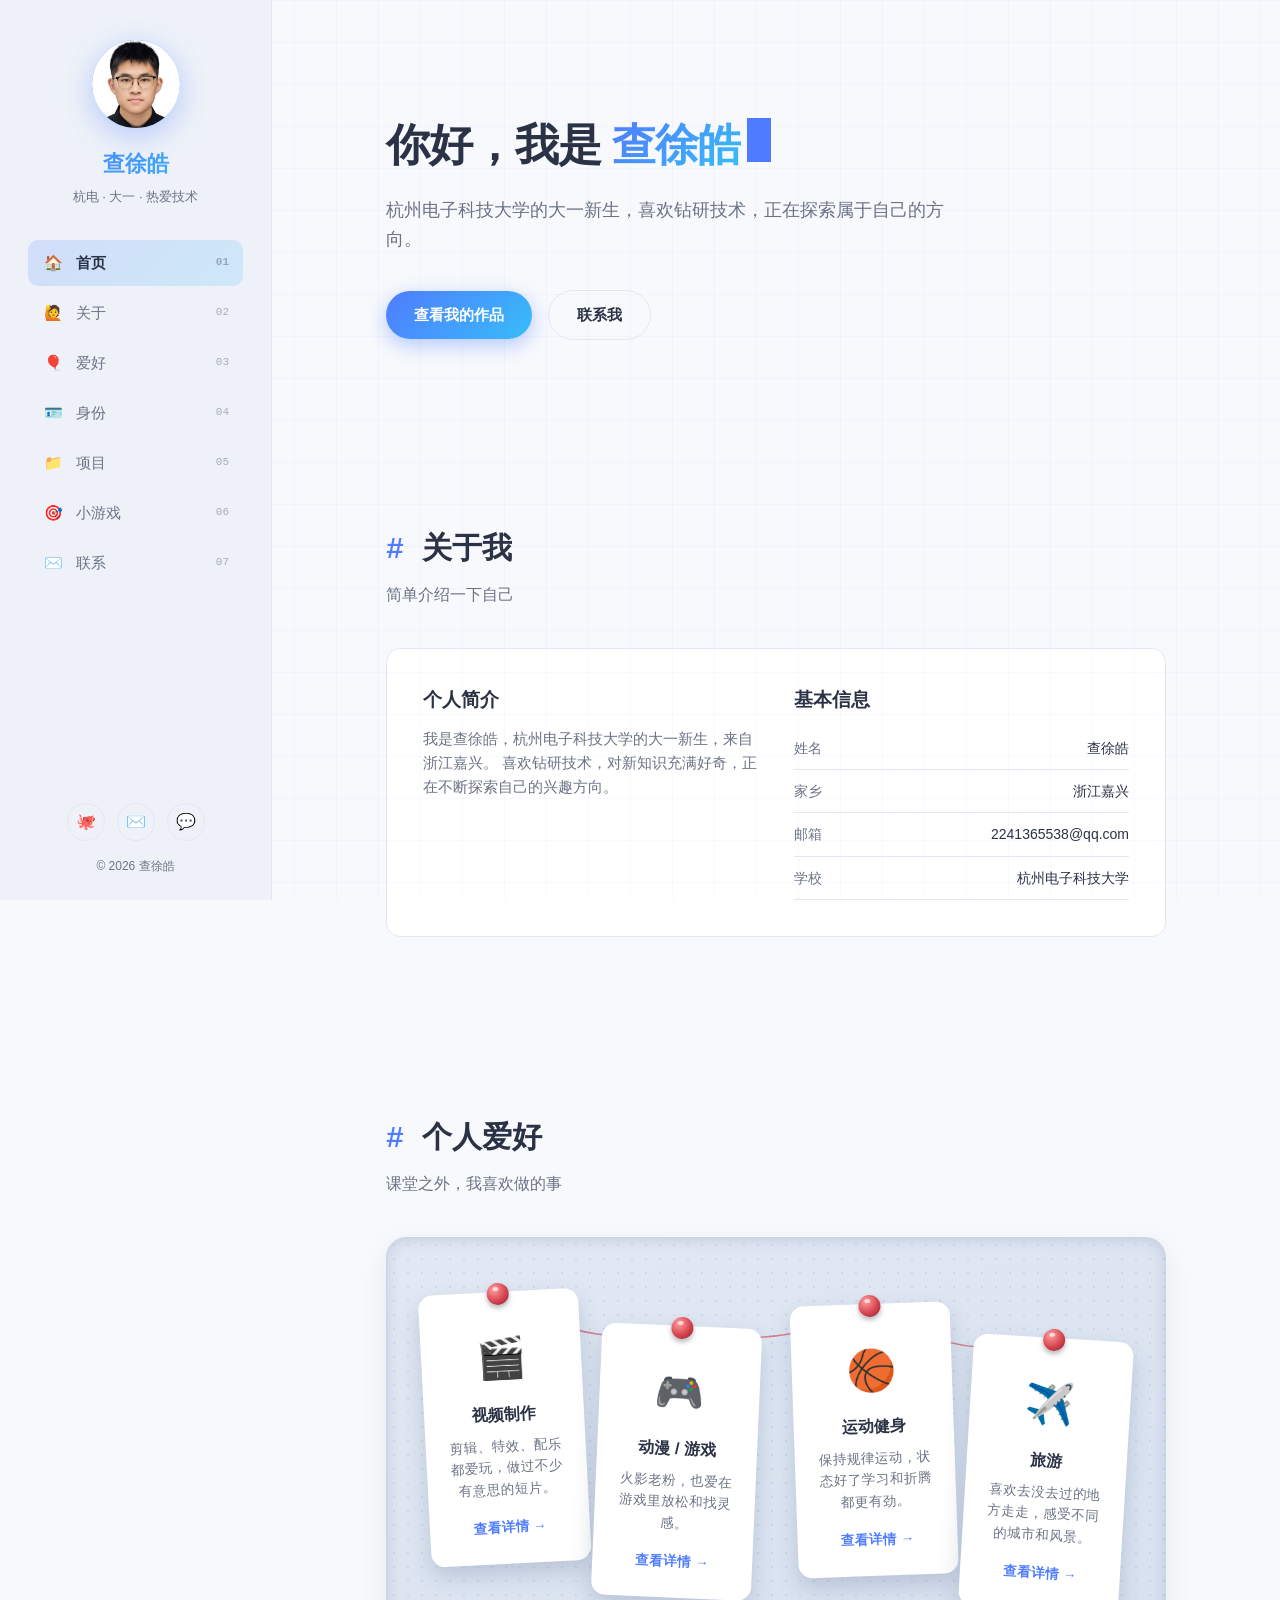
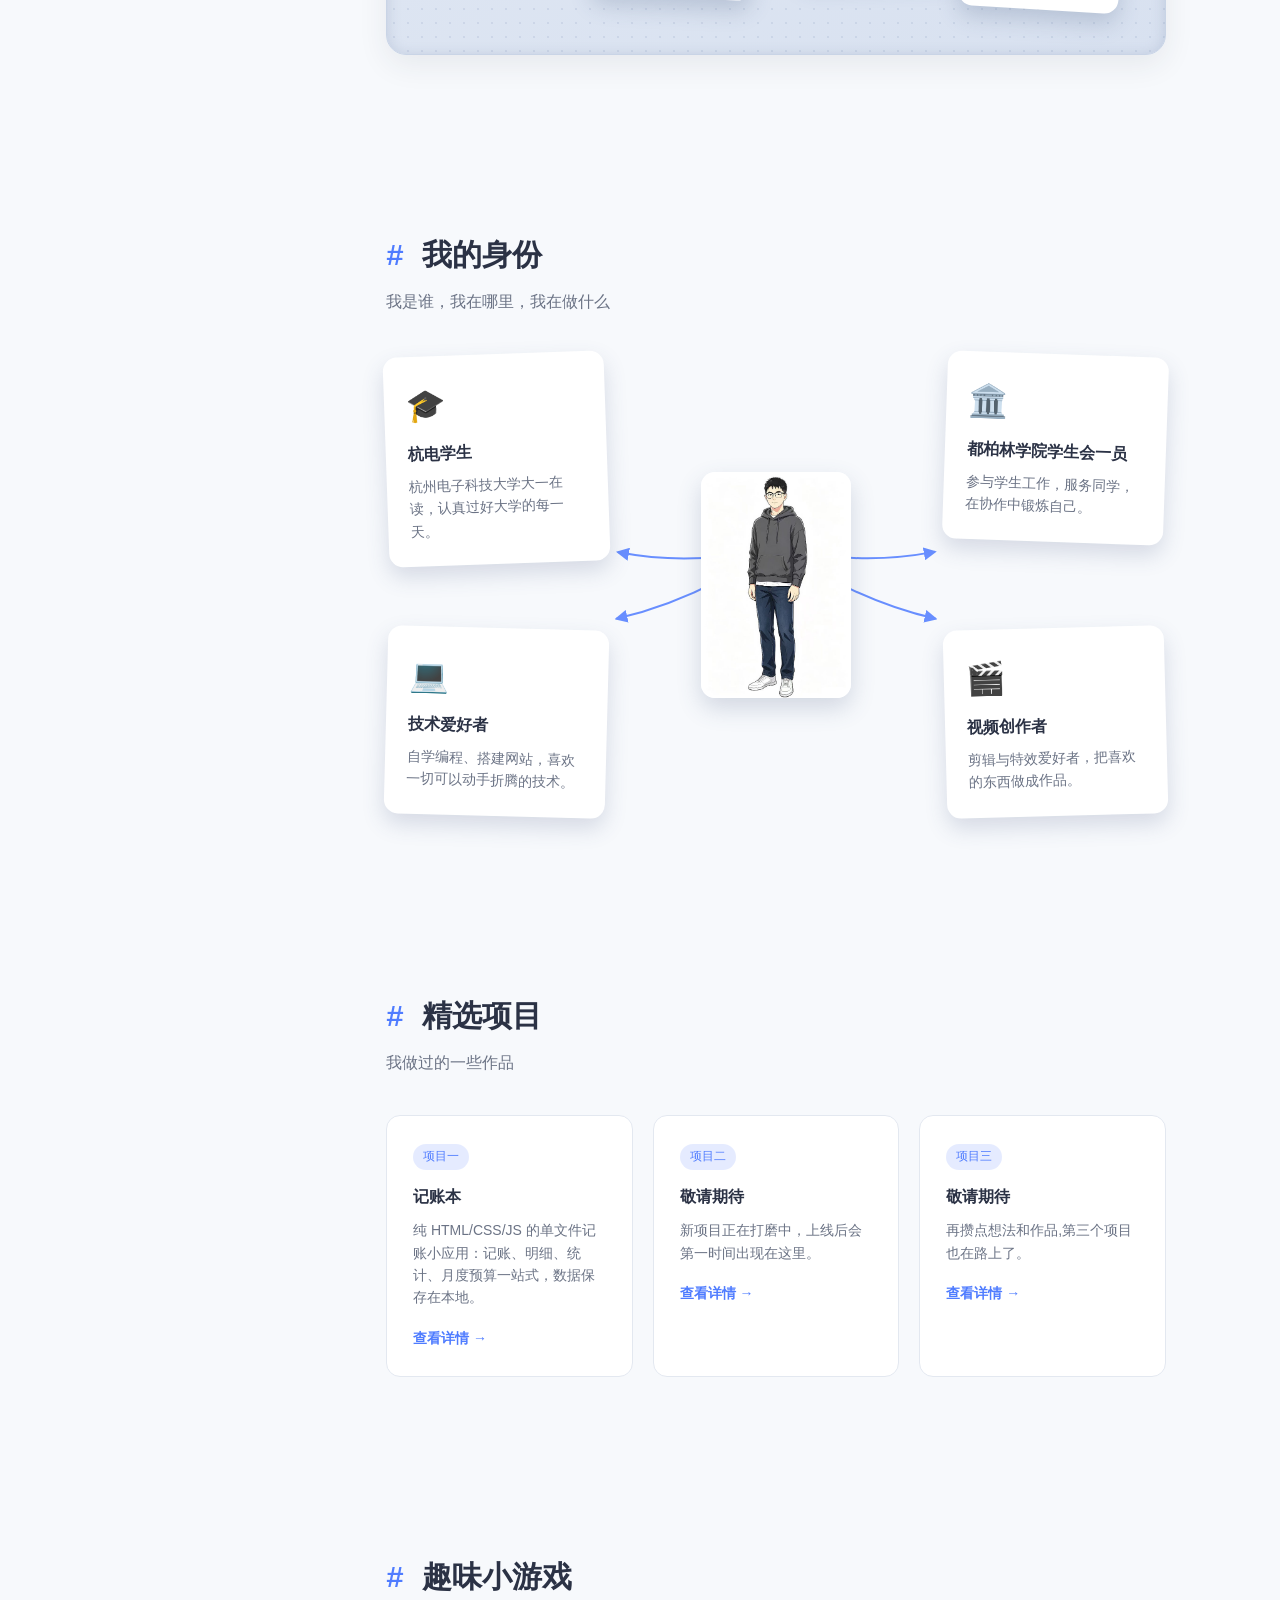
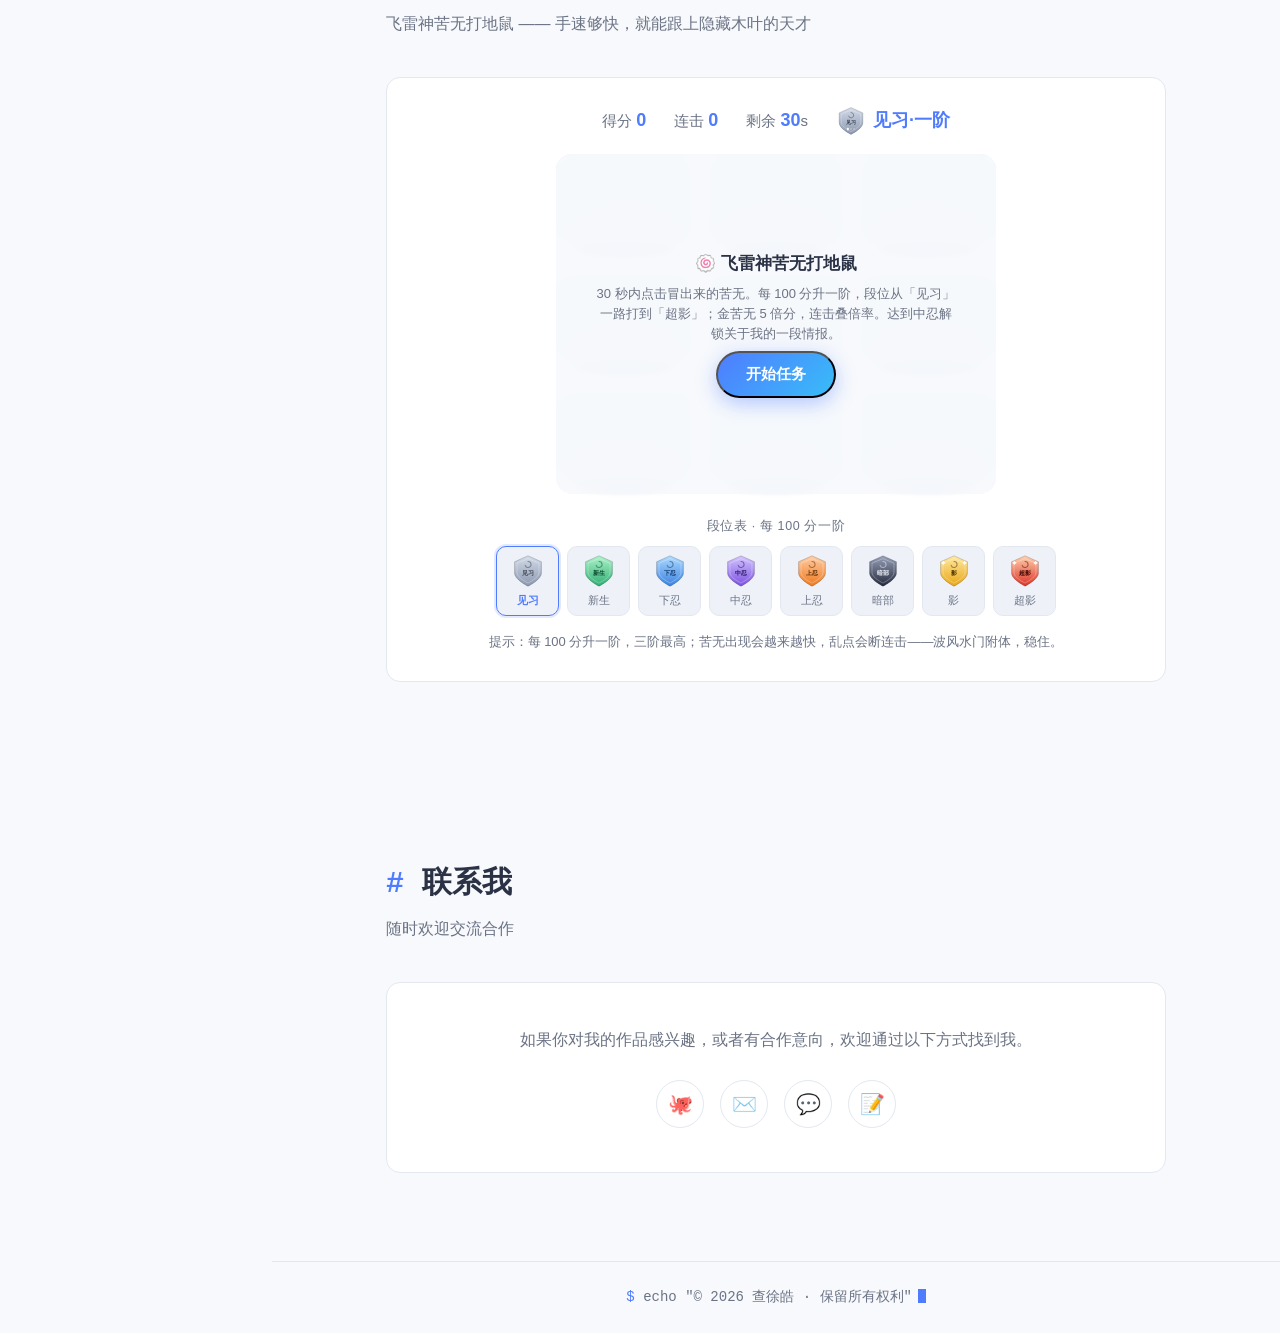
==== commit 23403296: "fix: 更正角色名为波风水门" ====
--- a/index.html
+++ b/index.html
@@ -979,7 +979,7 @@
             <span class="ladder-label">段位表 · 每 100 分一阶</span>
             <div class="rank-list" id="g-ranks" aria-label="段位表"></div>
           </div>
-          <p class="game-tip">提示：每 100 分升一阶，三阶最高；苦无出现会越来越快，乱点会断连击——波风水鸣附体，稳住。</p>
+          <p class="game-tip">提示：每 100 分升一阶，三阶最高；苦无出现会越来越快，乱点会断连击——波风水门附体，稳住。</p>
         </div>
       </div>
     </section>
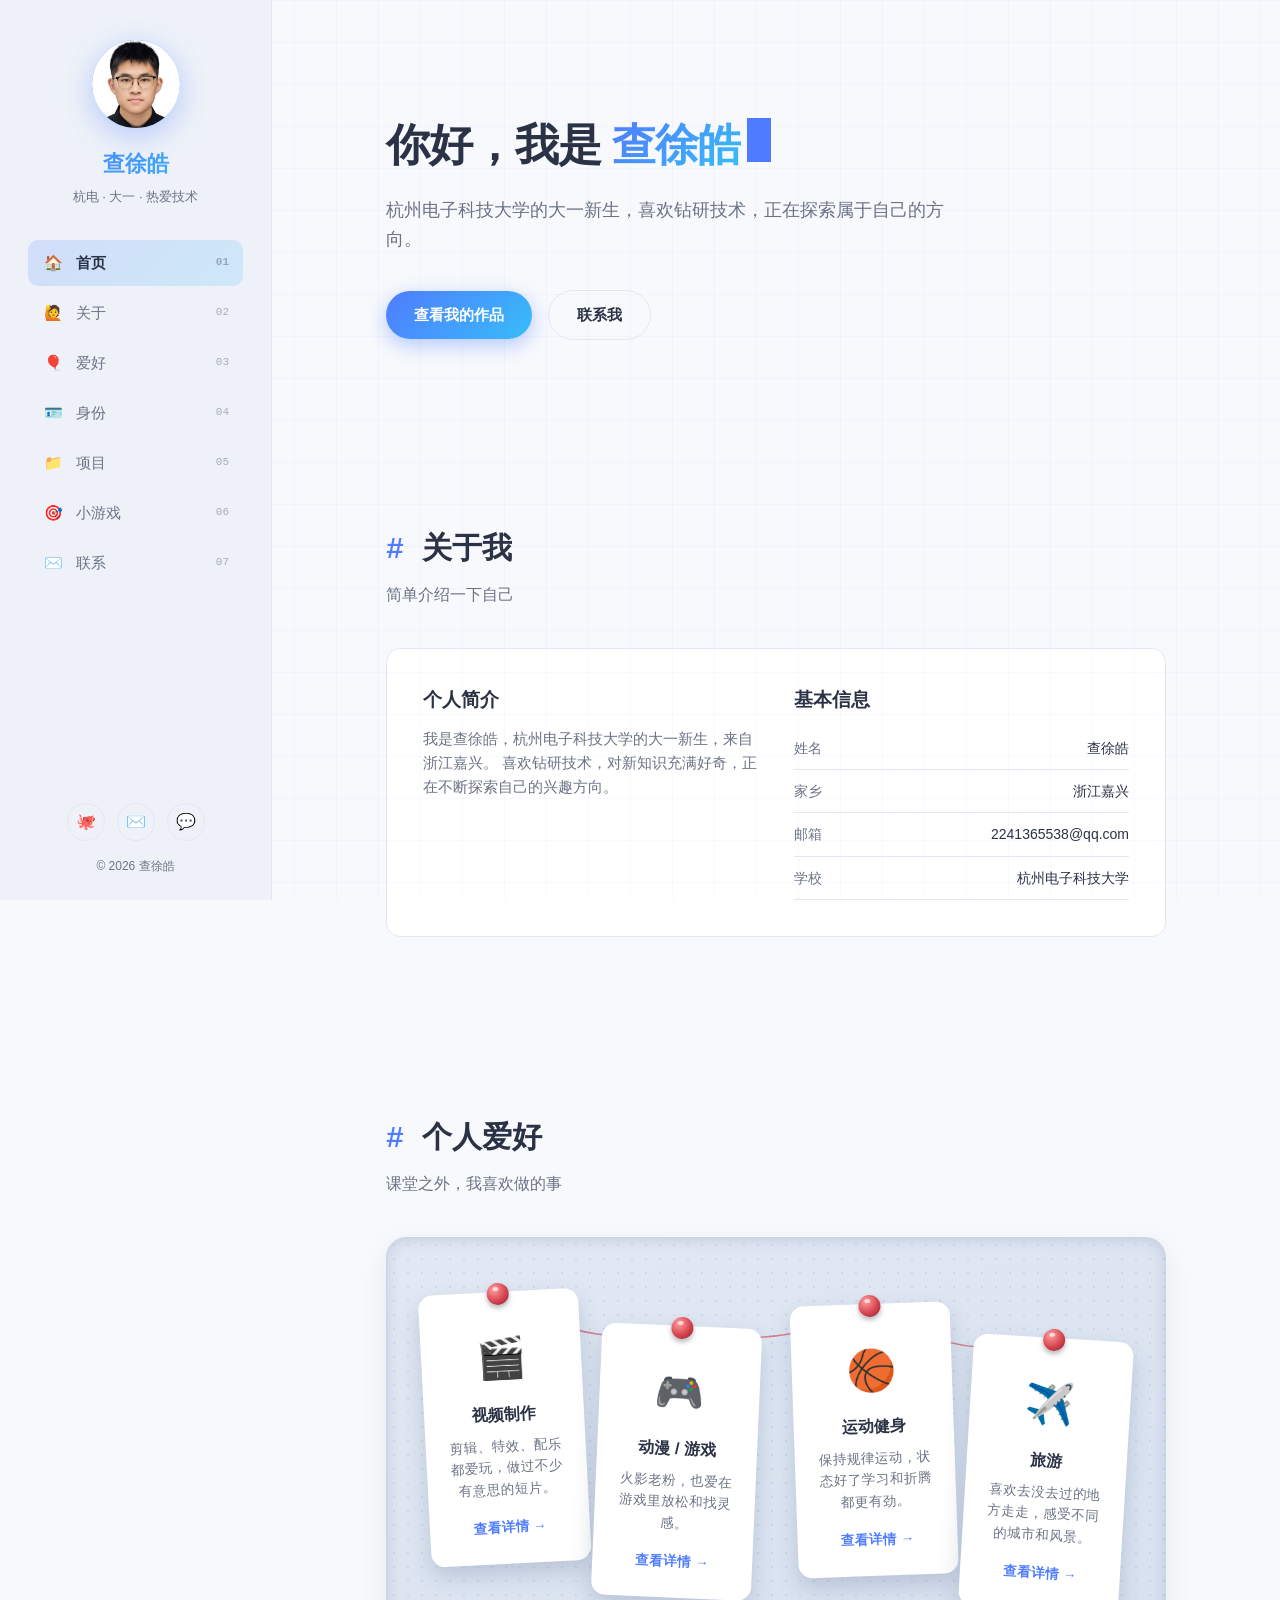
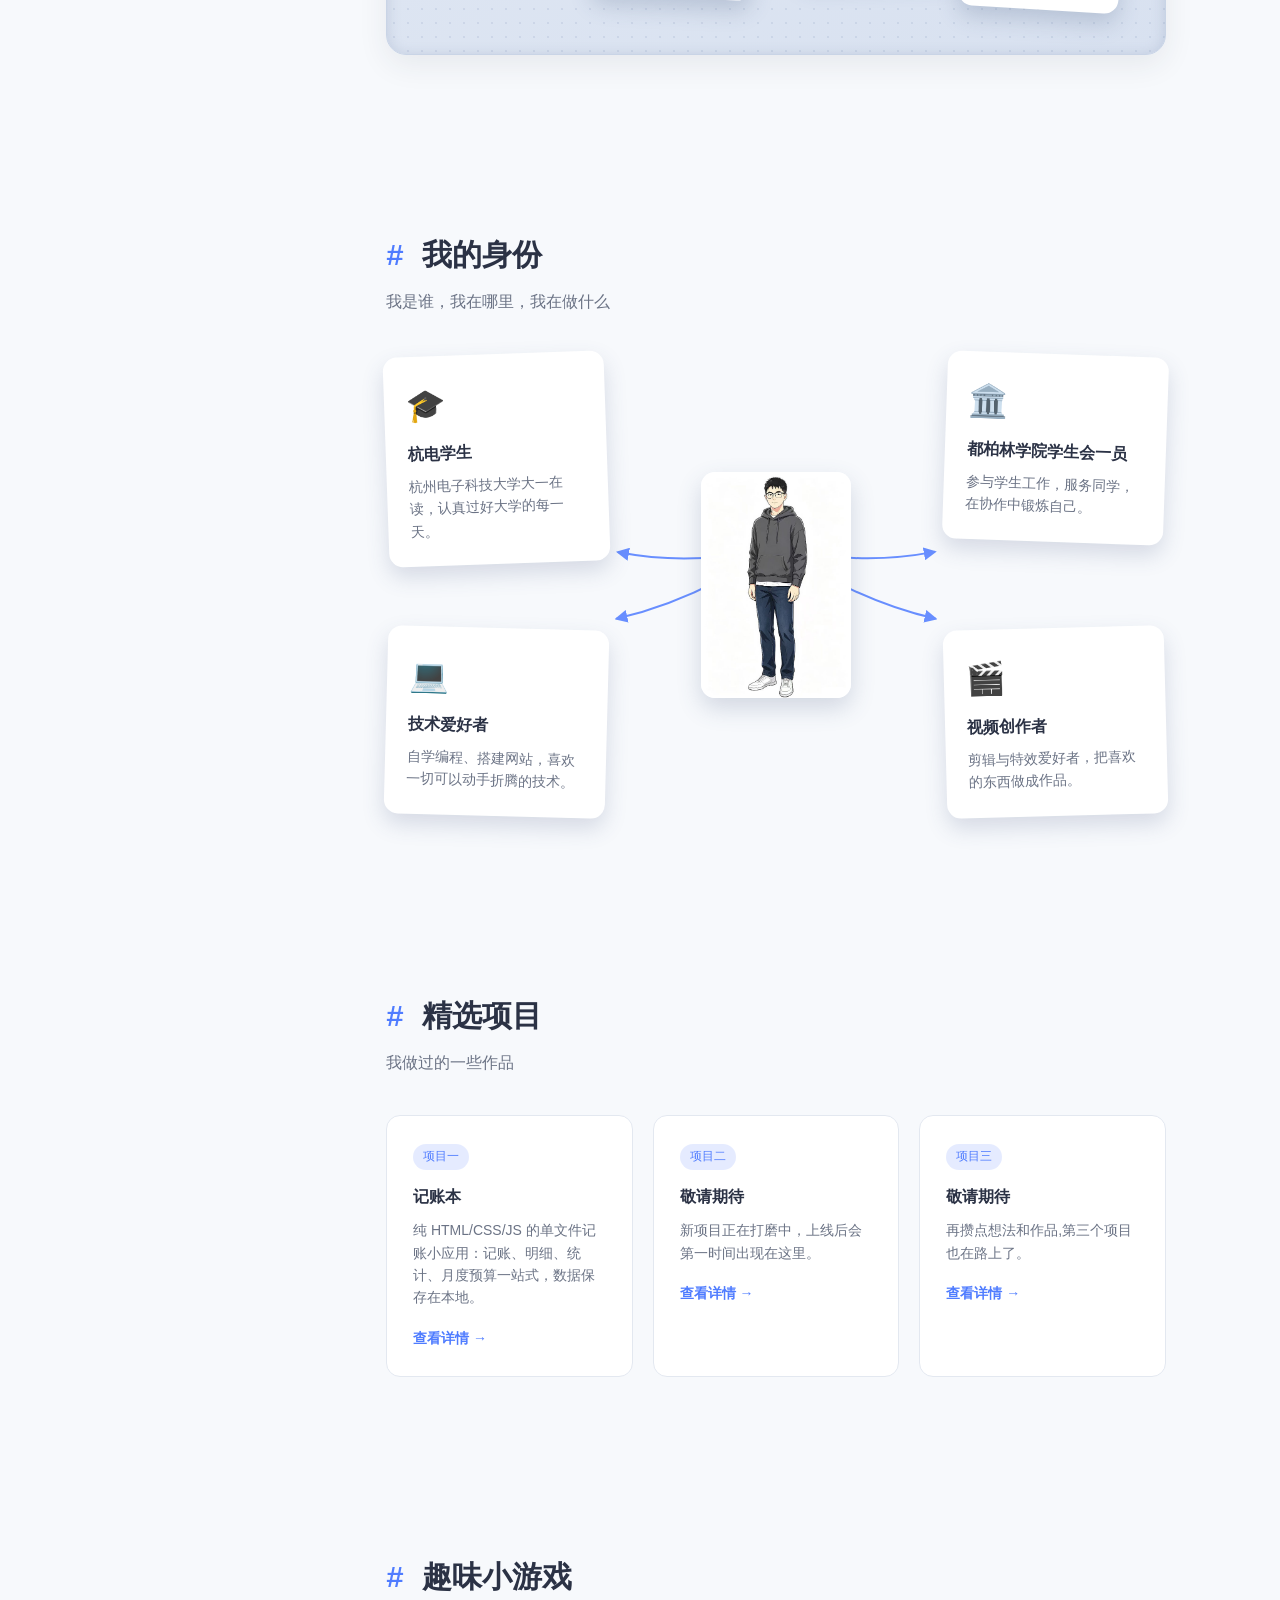
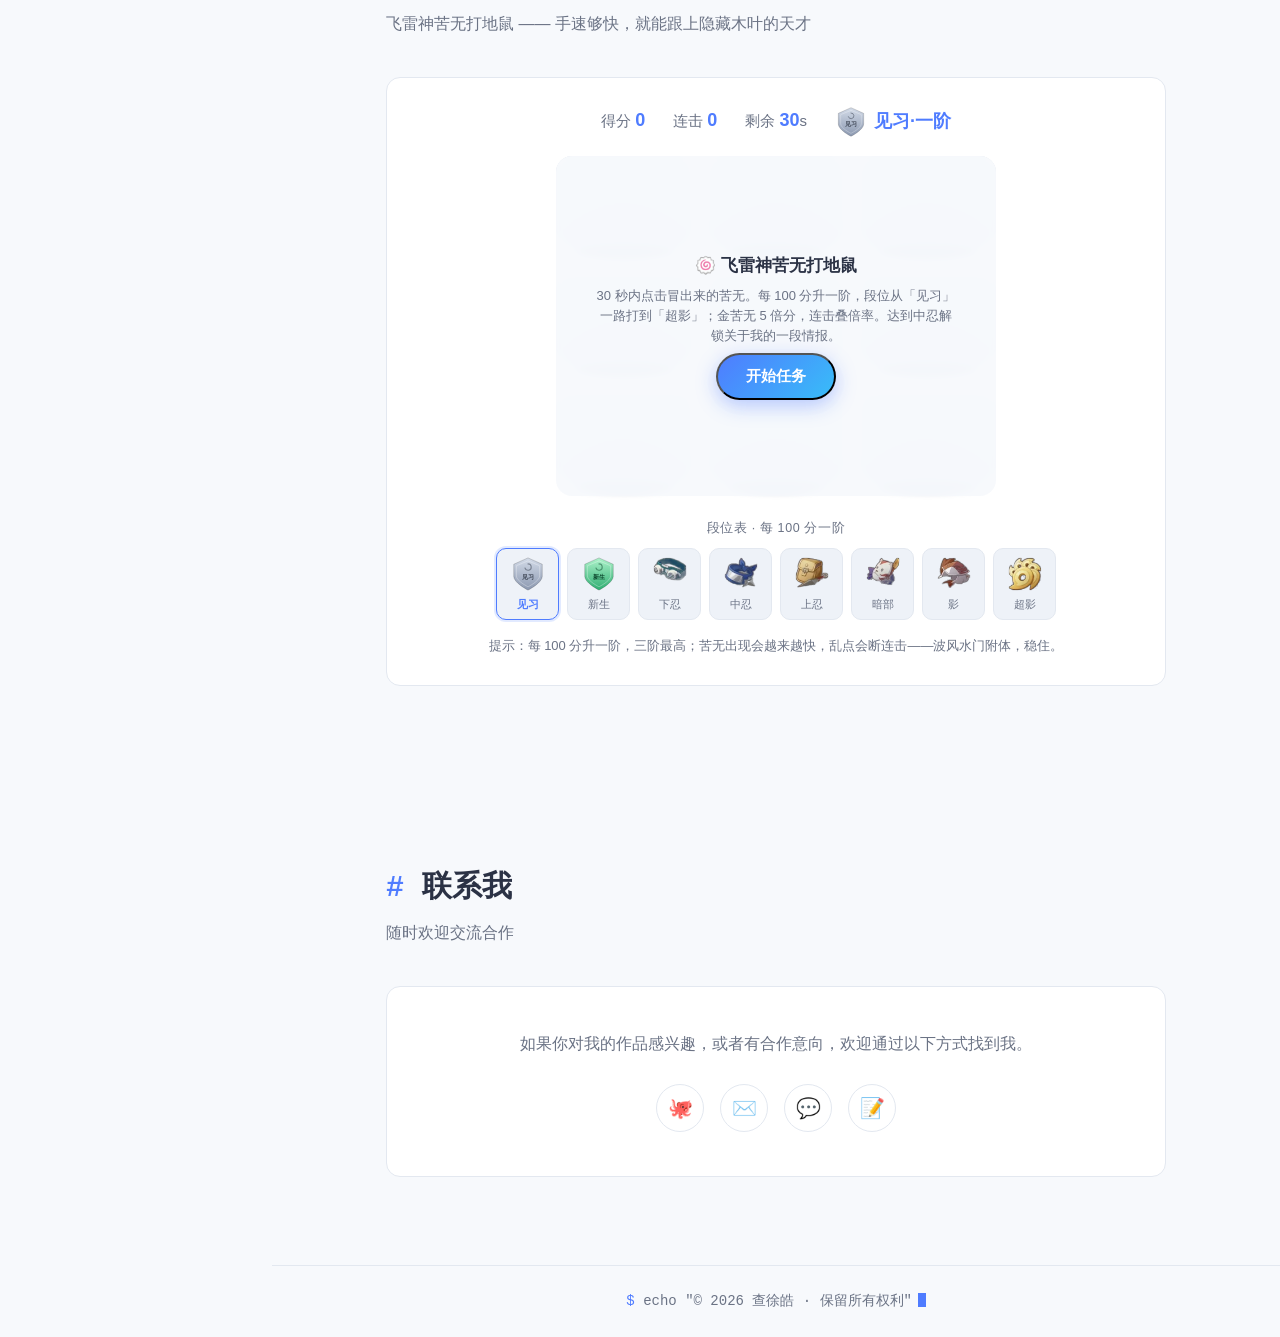
==== commit 0f915db2: "feat: 段位改用火影手游真实图标(黑底抠图透明化),见习/新生保留徽章" ====
--- a/index.html
+++ b/index.html
@@ -618,11 +618,15 @@
       margin-top: 16px;
     }
     .hud-rank { display: inline-flex; align-items: center; gap: 7px; }
-    .hud-badge { display: inline-flex; width: 30px; height: 30px; }
-    .hud-badge svg { width: 100%; height: 100%; display: block; }
-    .rank-badge { display: none; width: 62px; height: 62px; }
-    .rank-badge.show { display: block; animation: badgePop .5s cubic-bezier(.2, 1.4, .4, 1); }
-    .rank-badge svg { width: 100%; height: 100%; display: block; }
+    .hud-badge { display: inline-flex; width: 32px; height: 32px; }
+    .rk-img { display: block; width: 100%; height: 100%; object-fit: contain; }
+    .hud-badge svg, .hud-badge .rk-img { width: 32px; height: 32px; }
+    .rank-badge { display: none; flex-direction: column; align-items: center; gap: 5px; }
+    .rank-badge svg, .rank-badge .rk-img { width: 62px; height: 62px; }
+    .rank-badge.show { display: flex; animation: badgePop .5s cubic-bezier(.2, 1.4, .4, 1); }
+    .pips { display: flex; gap: 5px; }
+    .pips i { width: 7px; height: 7px; transform: rotate(45deg); background: rgba(43, 50, 69, .16); border-radius: 1px; }
+    .pips i.on { background: var(--accent); }
     @keyframes badgePop {
       from { transform: scale(.35) rotate(-14deg); opacity: 0; }
       to { transform: none; opacity: 1; }
@@ -641,7 +645,7 @@
       background: var(--bg-soft);
       transition: border-color .2s, box-shadow .2s;
     }
-    .rank-item svg { width: 34px; height: 34px; display: block; }
+    .rank-item svg, .rank-item .rk-img { width: 36px; height: 36px; }
     .rank-item em { font-style: normal; font-size: 11px; color: var(--text-muted); }
     .rank-item.cur { border-color: var(--accent); box-shadow: 0 0 0 2px rgba(79, 124, 255, .16); }
     .rank-item.cur em { color: var(--accent); font-weight: 700; }
@@ -1161,12 +1165,12 @@
         const RANKS = [
           { name: '见习', emoji: '🐸', c1: '#d3dbe8', c2: '#8b98b0', ink: '#39414f' },
           { name: '新生', emoji: '🍥', c1: '#adf2ca', c2: '#2fae72', ink: '#0f4a30' },
-          { name: '下忍', emoji: '🌀', c1: '#aedaff', c2: '#3a82e0', ink: '#123a6b' },
-          { name: '中忍', emoji: '🟣', c1: '#d3c4ff', c2: '#7c51e0', ink: '#2c1a63' },
-          { name: '上忍', emoji: '🟠', c1: '#ffcca4', c2: '#ee7a1f', ink: '#5c2c05' },
-          { name: '暗部', emoji: '🌑', c1: '#96a0b8', c2: '#242a3d', ink: '#eef1f8' },
-          { name: '影', emoji: '🟡', c1: '#ffe9a2', c2: '#e8a615', ink: '#4d3200' },
-          { name: '超影', emoji: '🔥', c1: '#ffd0ac', c2: '#dc3228', ink: '#4a0a06' }
+          { name: '下忍', emoji: '🥽', img: 'assets/media/ranks/rank-xiaren.png' },
+          { name: '中忍', emoji: '🎽', img: 'assets/media/ranks/rank-zhongren.png' },
+          { name: '上忍', emoji: '🎒', img: 'assets/media/ranks/rank-shangren.png' },
+          { name: '暗部', emoji: '🎭', img: 'assets/media/ranks/rank-anbu.png' },
+          { name: '影', emoji: '👒', img: 'assets/media/ranks/rank-ying.png' },
+          { name: '超影', emoji: '🌀', img: 'assets/media/ranks/rank-chaoying.png' }
         ];
         const TIERS = ['一', '二', '三'];
         const PER_TIER = 100;
@@ -1180,35 +1184,33 @@
         function rankLabel(r) {
           return RANKS[r.idx].name + '·' + TIERS[r.tier - 1] + '阶';
         }
-        // 木叶徽章：盾形 + 螺旋纹 + 段位名 + 三阶菱形刻度
-        function badge(r, uid, withPips) {
+        // 见习/新生在游戏里没有专属图标，用盾形徽章代替
+        function crestSVG(r, uid) {
           const rk = RANKS[r.idx];
           const gid = 'rgb-' + uid;
-          let pips = '';
-          if (withPips) {
-            for (let i = 0; i < TIERS.length; i++) {
-              const on = i < r.tier;
-              pips += '<path d="M' + (38 + i * 10) + ' 66 l4.6 5.4 l-4.6 5.4 l-4.6 -5.4 z" fill="'
-                + (on ? '#fff' : 'rgba(255,255,255,.28)') + '" stroke="rgba(0,0,0,.22)" stroke-width=".7" />';
-            }
-          }
-          const star = r.idx >= 6
-            ? '<path d="M18 16 l1.7 3.6 L24 20.4 l-2.3 2.9 l2.3 2.9 l-4.3 -.8 L18 30 l-1.7 -3.6 l-4.3 .8 l2.3 -2.9 L12 20.4 l4.3 -.8 z" fill="#fff" opacity=".9" />'
-            + '<path d="M78 16 l1.7 3.6 L84 20.4 l-2.3 2.9 l2.3 2.9 l-4.3 -.8 L78 30 l-1.7 -3.6 l-4.3 .8 l2.3 -2.9 L72 20.4 l4.3 -.8 z" fill="#fff" opacity=".9" />'
-            : '';
           return '<svg viewBox="0 0 96 92" aria-hidden="true" focusable="false">'
             + '<defs><linearGradient id="' + gid + '" x1="0" y1="0" x2="0" y2="1">'
             + '<stop offset="0" stop-color="' + rk.c1 + '" /><stop offset="1" stop-color="' + rk.c2 + '" /></linearGradient></defs>'
             + '<path d="M48 3 L86 20 V52 C86 70 48 89 48 89 C48 89 10 70 10 52 V20 Z" fill="url(#' + gid + ')" stroke="rgba(0,0,0,.24)" stroke-width="2" />'
             + '<path d="M48 11 L79 24 V51 C79 65 48 80 48 80 C48 80 17 65 17 51 V24 Z" fill="none" stroke="rgba(255,255,255,.5)" stroke-width="1.6" />'
             + '<path d="M48 19 a8.5 8.5 0 1 1 -8 11" fill="none" stroke="' + rk.ink + '" stroke-opacity=".5" stroke-width="3" stroke-linecap="round" />'
-            + '<text x="48" y="56" text-anchor="middle" font-size="17" font-weight="800" fill="' + rk.ink + '">' + rk.name + '</text>'
-            + pips + star + '</svg>';
+            + '<text x="48" y="58" text-anchor="middle" font-size="17" font-weight="800" fill="' + rk.ink + '">' + rk.name + '</text>'
+            + '</svg>';
+        }
+        function badgeHTML(r, uid, withPips) {
+          const rk = RANKS[r.idx];
+          const art = rk.img
+            ? '<img class="rk-img" src="' + rk.img + '" alt="' + rk.name + '段位图标" />'
+            : crestSVG(r, uid);
+          const pips = withPips
+            ? '<span class="pips">' + [0, 1, 2].map(i => '<i' + (i < r.tier ? ' class="on"' : '') + '></i>').join('') + '</span>'
+            : '';
+          return art + pips;
         }
         function renderLadder(r) {
           if (!ranksEl) return;
           ranksEl.innerHTML = RANKS.map((rk, i) =>
-            '<div class="rank-item' + (i === r.idx ? ' cur' : '') + '">' + badge({ idx: i, tier: 0 }, 'l' + i, false)
+            '<div class="rank-item' + (i === r.idx ? ' cur' : '') + '">' + badgeHTML({ idx: i, tier: 0 }, 'l' + i, false)
             + '<em>' + rk.name + '</em></div>').join('');
         }
         function syncRank() {
@@ -1217,7 +1219,7 @@
           if (key === rankKey) return;
           rankKey = key;
           rankEl.textContent = rankLabel(r);
-          hudBadgeEl.innerHTML = badge(r, 'hud', true);
+          hudBadgeEl.innerHTML = badgeHTML(r, 'hud', false);
           renderLadder(r);
         }
         let score = 0, combo = 0, best = 0, hits = 0, misses = 0, left = DURATION;
@@ -1264,7 +1266,7 @@
           const sync = Math.min(99, 20 + Math.round(score / 24));
           titleEl.textContent = RANKS[r.idx].emoji + ' ' + rankLabel(r)
             + (top ? ' · 木叶之巅，无人在上' : r.idx >= 6 ? ' · 已经能进火影楼了' : r.idx >= 4 ? ' · 带小队没问题' : ' · 还在修行中');
-          badgeEl.innerHTML = badge(r, 'live', true);
+          badgeEl.innerHTML = badgeHTML(r, 'live', true);
           badgeEl.classList.add('show');
           descEl.innerHTML = `得分 <b>${score}</b> · 最高连击 <b>${best}</b> · 命中 <b>${hits}</b> 次（空拍 ${misses}）<br>`
             + `你和这个网站的默契度 <b style="color:var(--accent)">${sync}%</b><br><br>`
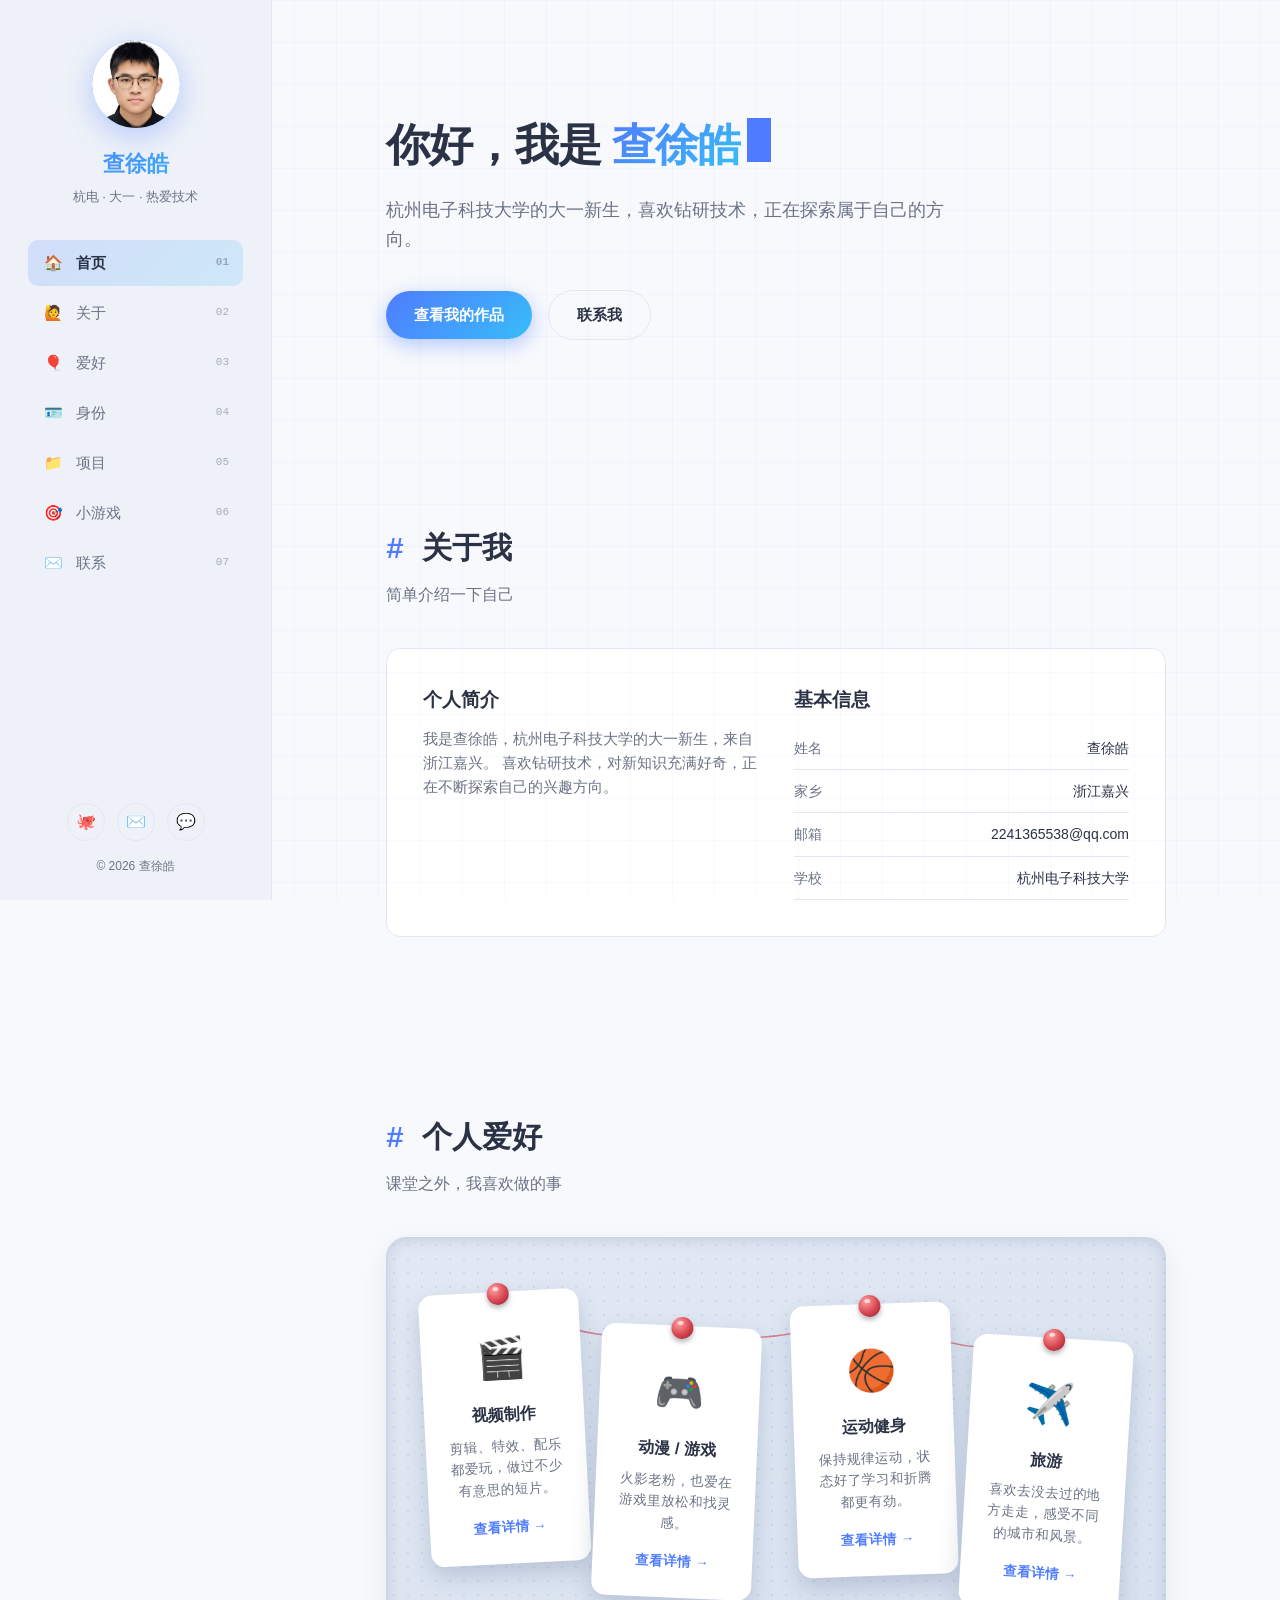
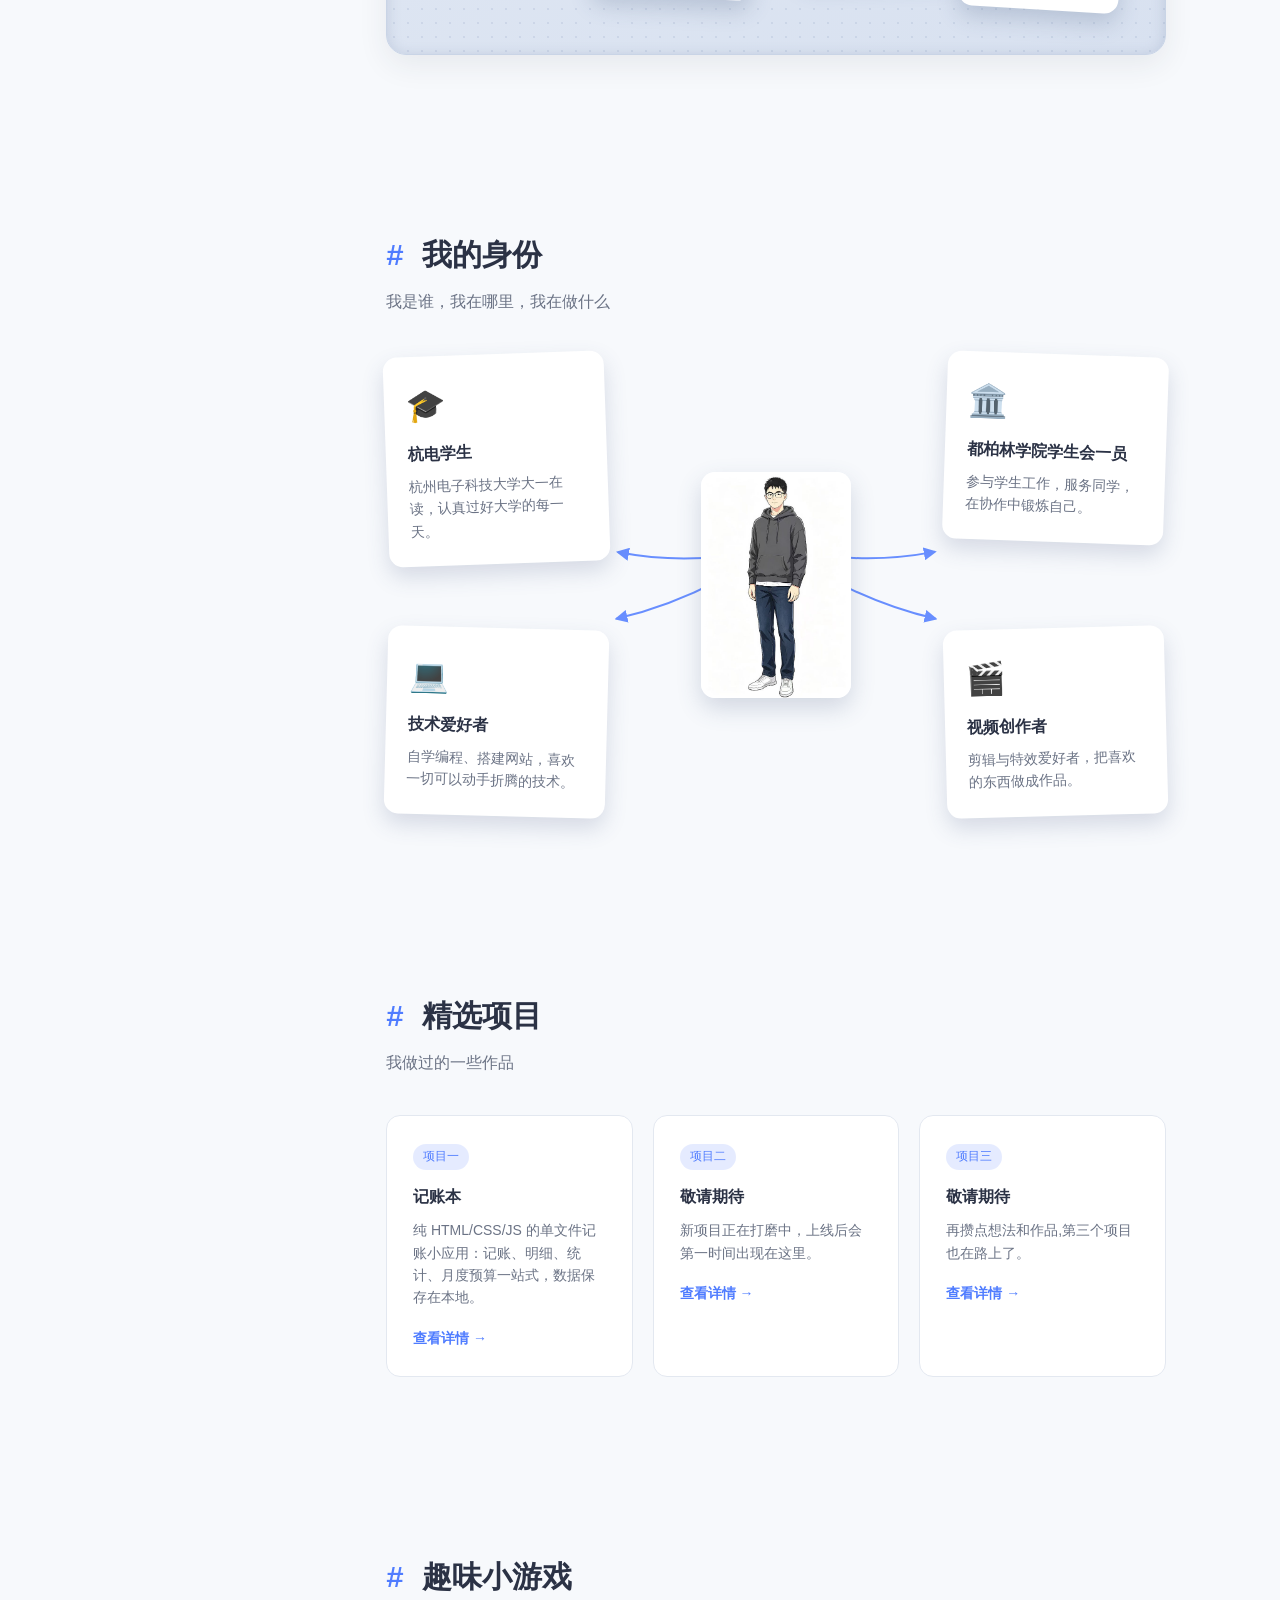
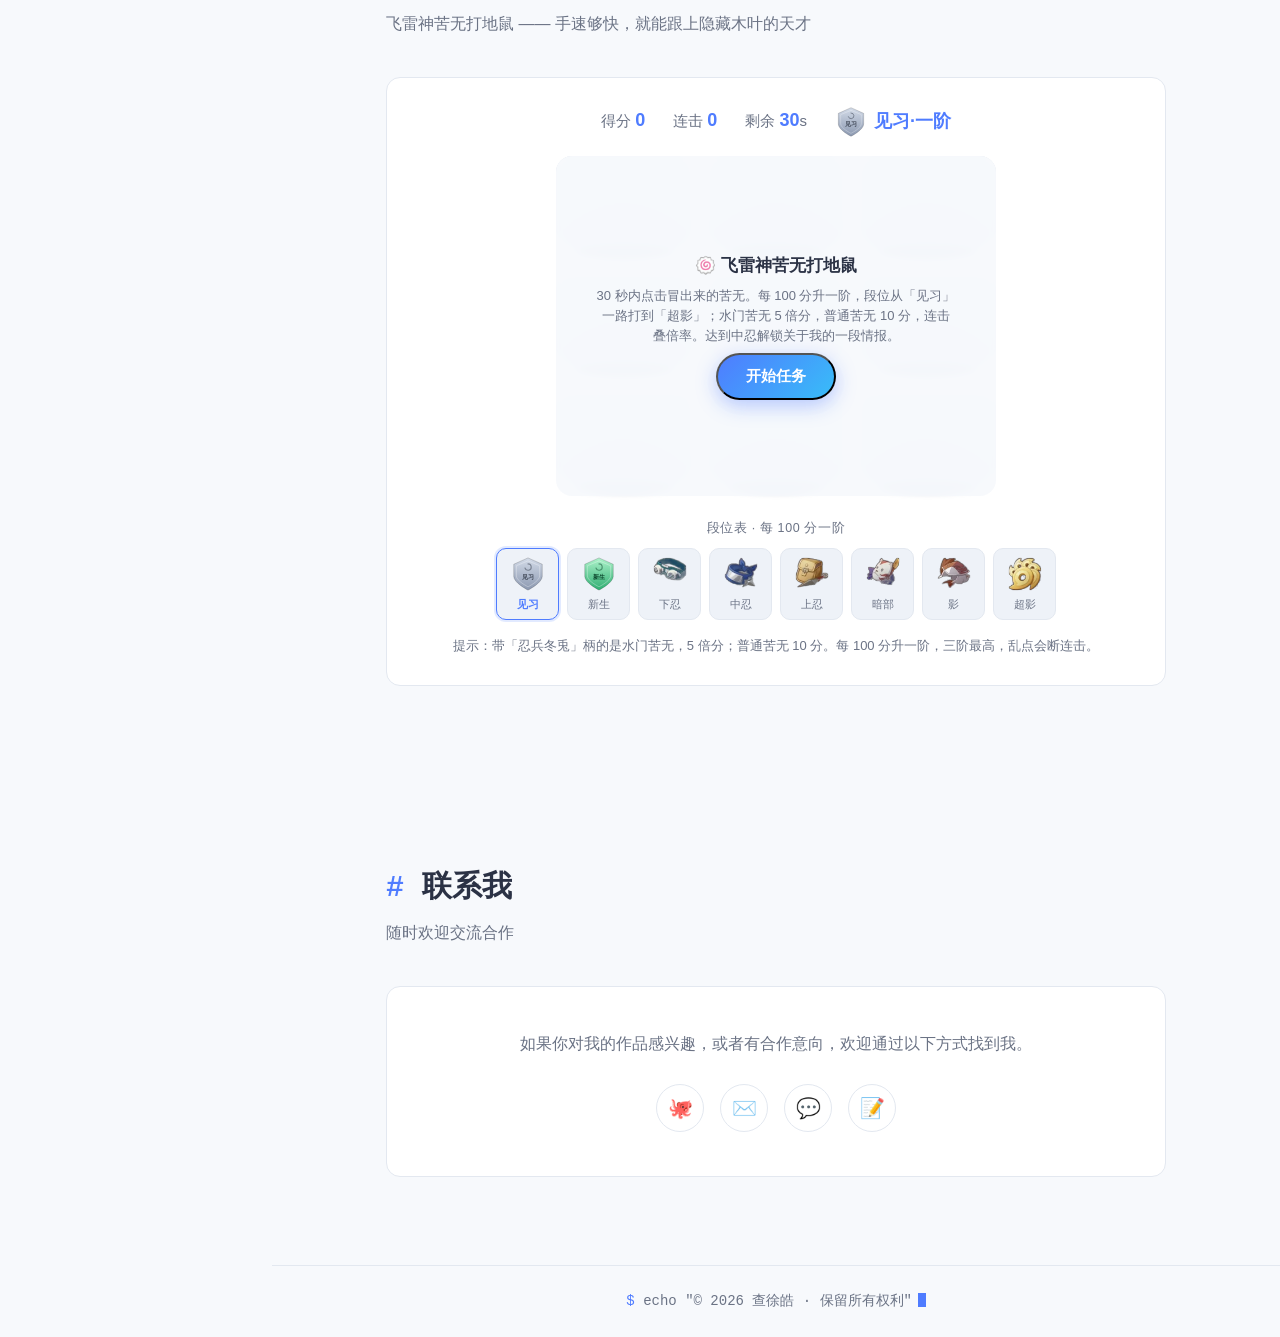
==== commit c1ddbe09: "feat: 打地鼠改用真实苦无立绘,水门苦无5倍分/普通苦无10分" ====
--- a/index.html
+++ b/index.html
@@ -530,15 +530,19 @@
       border-radius: 16px 16px 50% 50% / 16px 16px 30% 30%;
       background: radial-gradient(circle at 50% 130%, #dbe4f2, #eef2f8 70%);
     }
+    .hole .slot { position: relative; }
     .hole .kun {
-      display: block;
-      width: 58%;
-      margin: 0 auto;
-      transform: translateY(118%);
+      position: absolute;
+      left: 50%;
+      bottom: -8%;
+      height: 108%;
+      width: auto;
+      transform: translate(-50%, 112%) rotate(-12deg);
       transition: transform 0.12s ease-out;
-    }
-    .hole.up .kun { transform: translateY(8%); }
-    .hole.gold .kun { filter: sepia(1) saturate(4) hue-rotate(-12deg) brightness(1.12) drop-shadow(0 0 6px rgba(255, 190, 60, 0.8)); }
+      pointer-events: none;
+    }
+    .hole.up:not(.sp) .kun.normal, .hole.up.sp .kun.minato { transform: translate(-50%, 0) rotate(-12deg); }
+    .hole.up.sp .kun { filter: drop-shadow(0 0 7px rgba(255, 186, 60, 0.8)); }
     .hole .lip {
       position: absolute;
       left: 14%;
@@ -945,16 +949,6 @@
         <h2 class="section-title">趣味小游戏</h2>
         <p class="section-sub">飞雷神苦无打地鼠 —— 手速够快，就能跟上隐藏木叶的天才</p>
         <div class="game-card">
-          <svg width="0" height="0" style="position:absolute" aria-hidden="true">
-            <symbol id="sym-kunai" viewBox="0 0 100 140">
-              <path d="M50 4 L64 46 L50 38 L36 46 Z" fill="#9fb0c8" />
-              <path d="M50 4 L57 25 L50 21 Z" fill="#c8d4e6" />
-              <rect x="45" y="46" width="10" height="7" rx="2" fill="#6b7385" />
-              <rect x="46.5" y="53" width="7" height="50" rx="3.5" fill="#3d4660" />
-              <circle cx="50" cy="111" r="6" fill="none" stroke="#3d4660" stroke-width="4" />
-              <path d="M44 116 L50 134 L56 116 Z" fill="#d64550" />
-            </symbol>
-          </svg>
           <div class="game-hud" aria-hidden="false">
             <span>得分 <b id="g-score">0</b></span>
             <span>连击 <b id="g-combo">0</b></span>
@@ -962,20 +956,20 @@
             <span class="hud-rank"><span class="hud-badge" id="g-rank-badge"></span><b id="g-rank">见习·一阶</b></span>
           </div>
           <div class="game-board" id="game-board">
-            <button class="hole" aria-label="苦无洞 1"><span class="slot"><svg class="kun" viewBox="0 0 100 140"><use href="#sym-kunai" /></svg></span><span class="lip"></span></button>
-            <button class="hole" aria-label="苦无洞 2"><span class="slot"><svg class="kun" viewBox="0 0 100 140"><use href="#sym-kunai" /></svg></span><span class="lip"></span></button>
-            <button class="hole" aria-label="苦无洞 3"><span class="slot"><svg class="kun" viewBox="0 0 100 140"><use href="#sym-kunai" /></svg></span><span class="lip"></span></button>
-            <button class="hole" aria-label="苦无洞 4"><span class="slot"><svg class="kun" viewBox="0 0 100 140"><use href="#sym-kunai" /></svg></span><span class="lip"></span></button>
-            <button class="hole" aria-label="苦无洞 5"><span class="slot"><svg class="kun" viewBox="0 0 100 140"><use href="#sym-kunai" /></svg></span><span class="lip"></span></button>
-            <button class="hole" aria-label="苦无洞 6"><span class="slot"><svg class="kun" viewBox="0 0 100 140"><use href="#sym-kunai" /></svg></span><span class="lip"></span></button>
-            <button class="hole" aria-label="苦无洞 7"><span class="slot"><svg class="kun" viewBox="0 0 100 140"><use href="#sym-kunai" /></svg></span><span class="lip"></span></button>
-            <button class="hole" aria-label="苦无洞 8"><span class="slot"><svg class="kun" viewBox="0 0 100 140"><use href="#sym-kunai" /></svg></span><span class="lip"></span></button>
-            <button class="hole" aria-label="苦无洞 9"><span class="slot"><svg class="kun" viewBox="0 0 100 140"><use href="#sym-kunai" /></svg></span><span class="lip"></span></button>
+            <button class="hole" aria-label="苦无洞 1"><span class="slot"><img class="kun normal" src="assets/media/kunai-normal.png" alt="" /><img class="kun minato" src="assets/media/kunai-minato.png" alt="" /></span><span class="lip"></span></button>
+            <button class="hole" aria-label="苦无洞 2"><span class="slot"><img class="kun normal" src="assets/media/kunai-normal.png" alt="" /><img class="kun minato" src="assets/media/kunai-minato.png" alt="" /></span><span class="lip"></span></button>
+            <button class="hole" aria-label="苦无洞 3"><span class="slot"><img class="kun normal" src="assets/media/kunai-normal.png" alt="" /><img class="kun minato" src="assets/media/kunai-minato.png" alt="" /></span><span class="lip"></span></button>
+            <button class="hole" aria-label="苦无洞 4"><span class="slot"><img class="kun normal" src="assets/media/kunai-normal.png" alt="" /><img class="kun minato" src="assets/media/kunai-minato.png" alt="" /></span><span class="lip"></span></button>
+            <button class="hole" aria-label="苦无洞 5"><span class="slot"><img class="kun normal" src="assets/media/kunai-normal.png" alt="" /><img class="kun minato" src="assets/media/kunai-minato.png" alt="" /></span><span class="lip"></span></button>
+            <button class="hole" aria-label="苦无洞 6"><span class="slot"><img class="kun normal" src="assets/media/kunai-normal.png" alt="" /><img class="kun minato" src="assets/media/kunai-minato.png" alt="" /></span><span class="lip"></span></button>
+            <button class="hole" aria-label="苦无洞 7"><span class="slot"><img class="kun normal" src="assets/media/kunai-normal.png" alt="" /><img class="kun minato" src="assets/media/kunai-minato.png" alt="" /></span><span class="lip"></span></button>
+            <button class="hole" aria-label="苦无洞 8"><span class="slot"><img class="kun normal" src="assets/media/kunai-normal.png" alt="" /><img class="kun minato" src="assets/media/kunai-minato.png" alt="" /></span><span class="lip"></span></button>
+            <button class="hole" aria-label="苦无洞 9"><span class="slot"><img class="kun normal" src="assets/media/kunai-normal.png" alt="" /><img class="kun minato" src="assets/media/kunai-minato.png" alt="" /></span><span class="lip"></span></button>
             <div class="game-fx" id="g-fx" aria-hidden="true">⚡ 飞雷神！</div>
             <div class="game-overlay" id="g-overlay">
               <div class="rank-badge" id="g-badge"></div>
               <h3 id="g-title">🍥 飞雷神苦无打地鼠</h3>
-              <p id="g-desc">30 秒内点击冒出来的苦无。每 100 分升一阶，段位从「见习」一路打到「超影」；金苦无 5 倍分，连击叠倍率。达到中忍解锁关于我的一段情报。</p>
+              <p id="g-desc">30 秒内点击冒出来的苦无。每 100 分升一阶，段位从「见习」一路打到「超影」；水门苦无 5 倍分，普通苦无 10 分，连击叠倍率。达到中忍解锁关于我的一段情报。</p>
               <button class="btn btn-primary" id="g-start">开始任务</button>
             </div>
           </div>
@@ -983,7 +977,7 @@
             <span class="ladder-label">段位表 · 每 100 分一阶</span>
             <div class="rank-list" id="g-ranks" aria-label="段位表"></div>
           </div>
-          <p class="game-tip">提示：每 100 分升一阶，三阶最高；苦无出现会越来越快，乱点会断连击——波风水门附体，稳住。</p>
+          <p class="game-tip">提示：带「忍兵冬兎」柄的是水门苦无，5 倍分；普通苦无 10 分。每 100 分升一阶，三阶最高，乱点会断连击。</p>
         </div>
       </div>
     </section>
@@ -1249,10 +1243,10 @@
           const free = holes.filter(h => !h.classList.contains('up'));
           if (free.length) {
             const h = free[Math.floor(Math.random() * free.length)];
-            h.classList.toggle('gold', Math.random() < 0.12);
+            h.classList.toggle('sp', Math.random() < 0.12);
             h.classList.add('up');
             const life = Math.max(540, 980 - elapsed() * 15);
-            h._t = setTimeout(() => h.classList.remove('up', 'gold'), life);
+            h._t = setTimeout(() => h.classList.remove('up', 'sp'), life);
           }
           spawnT = setTimeout(spawn, Math.max(400, 720 - elapsed() * 11));
         }
@@ -1260,7 +1254,7 @@
           running = false;
           clearInterval(countT);
           clearTimeout(spawnT);
-          holes.forEach(h => { clearTimeout(h._t); h.classList.remove('up', 'gold'); });
+          holes.forEach(h => { clearTimeout(h._t); h.classList.remove('up', 'sp'); });
           const r = rankOf(score);
           const top = r.idx === RANKS.length - 1 && r.tier === TIERS.length;
           const sync = Math.min(99, 20 + Math.round(score / 24));
@@ -1299,13 +1293,13 @@
           if (!running) return;
           if (h.classList.contains('up')) {
             clearTimeout(h._t);
-            const gold = h.classList.contains('gold');
-            h.classList.remove('up', 'gold');
+            const sp = h.classList.contains('sp');
+            h.classList.remove('up', 'sp');
             combo++;
             best = Math.max(best, combo);
             hits++;
             const mult = 1 + Math.min(4, Math.floor(combo / 5));
-            const gain = (gold ? 50 : 10) * mult;
+            const gain = (sp ? 50 : 10) * mult;
             score += gain;
             floatPts(h, '+' + gain);
             if (combo > 0 && combo % 5 === 0) showFx();
